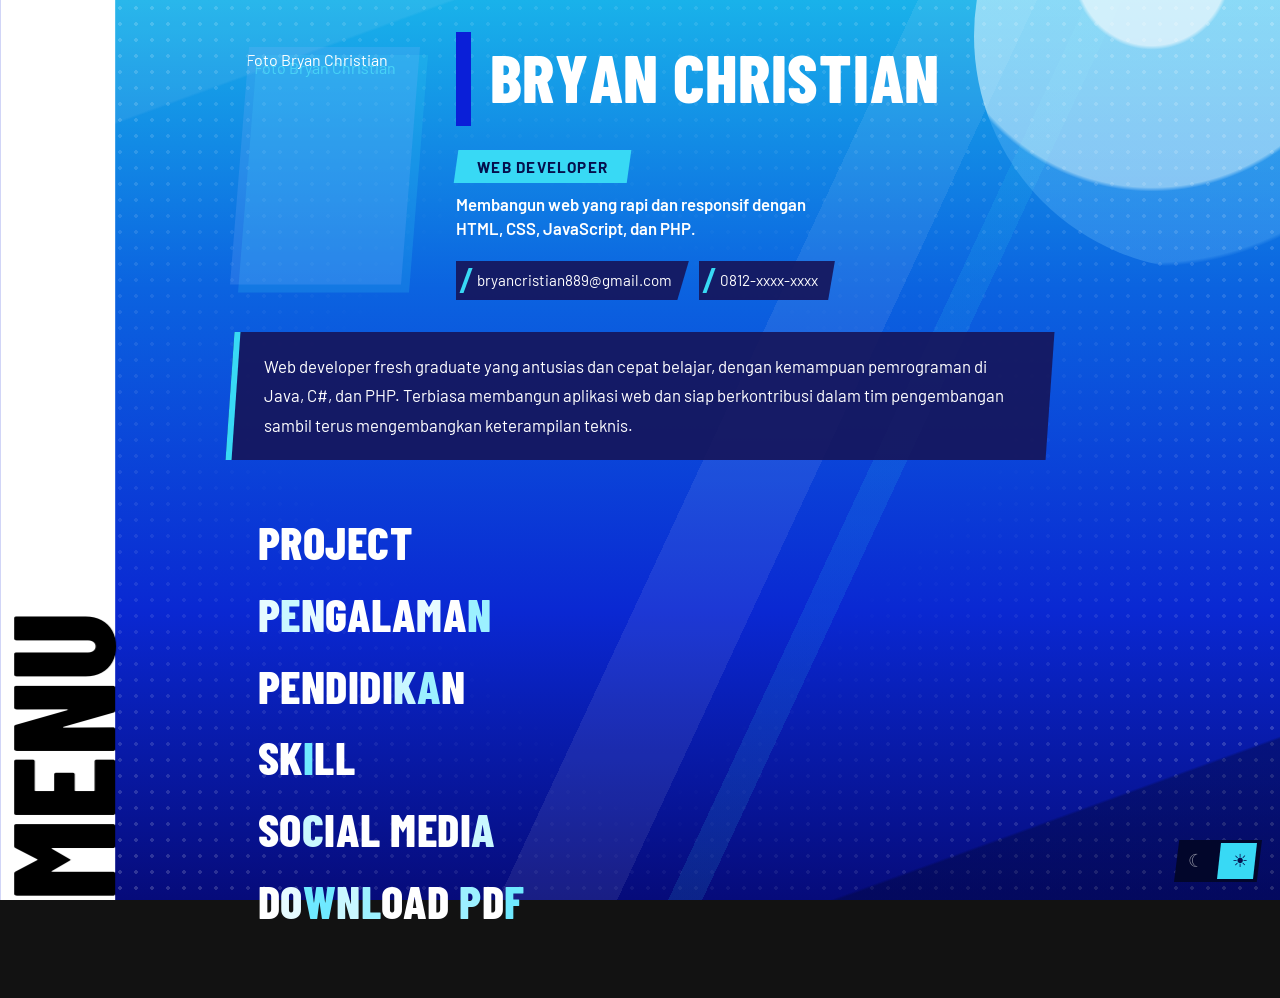
==== index.html @ 3254d703 "refactor: update profile skills and UI - Add proficiency numbers to skill items - Refactor and polis" ====
<!DOCTYPE html>
<html lang="id">

<head>
    <meta charset="UTF-8">
    <meta name="viewport" content="width=device-width, initial-scale=1">
    <title>CV - Bryan Christian</title>
    <script>
        /* Tentukan tema sebelum halaman digambar agar tidak berkedip */
        try {
            var t = localStorage.getItem("theme");
            if (t !== "light" && t !== "dark") t = matchMedia("(prefers-color-scheme: light)").matches ? "light" : "dark";
            document.documentElement.dataset.theme = t;
        } catch (e) { document.documentElement.dataset.theme = "dark"; }
    </script>
    <link rel="preconnect" href="https://fonts.googleapis.com">
    <link rel="preconnect" href="https://fonts.gstatic.com" crossorigin>
    <link
        href="https://fonts.googleapis.com/css2?family=Barlow+Condensed:wght@600;700;800&family=Barlow:wght@400;500;600&display=swap"
        rel="stylesheet">
    <link rel="stylesheet" href="style.css">
</head>

<body data-section="Menu">
    <div class="bg-dots" aria-hidden="true">
        <div class="bg-dots-move"></div>
    </div>
    <div class="container">

        <div class="header">
            <div class="hero">
                <!-- Ganti foto-placeholder.svg dengan foto Anda, misalnya foto.jpg -->
                <div class="photo-frame">
                    <img src="foto-placeholder.svg" alt="Foto Bryan Christian">
                </div>

                <div class="hero-text">
                    <h1>Bryan Christian</h1>
                    <p class="role">Web Developer</p>
                    <!-- Satu kalimat tegas untuk HRD; ubah sesuai keinginanmu -->
                    <p class="tagline">Membangun web yang rapi dan responsif dengan HTML, CSS, JavaScript, dan PHP.</p>
                    <ul class="contact">
                        <li><a href="mailto:bryancristian889@gmail.com">bryancristian889@gmail.com</a></li>
                        <li><a href="tel:0812xxxxxxxx">0812-xxxx-xxxx</a></li>
                    </ul>
                </div>
            </div>

            <p class="summary">
                Web developer fresh graduate yang antusias dan cepat belajar, dengan
                kemampuan pemrograman di Java, C#, dan PHP. Terbiasa membangun aplikasi
                web dan siap berkontribusi dalam tim pengembangan sambil terus
                mengembangkan keterampilan teknis.
            </p>
        </div>

        <!-- MENU UTAMA -->
        <div class="main-menu" id="main-menu">
            <button class="menu-button" data-target="proyek">Project</button>
            <button class="menu-button" data-target="pengalaman">Pengalaman</button>
            <button class="menu-button" data-target="pendidikan">Pendidikan</button>
            <button class="menu-button" data-target="skill">Skill</button>
            <button class="menu-button" data-target="social">Social Media</button>

            <!--
                CARA MENAMBAHKAN PDF:
                1. Simpan CV Anda dalam bentuk PDF, lalu taruh di folder yang sama dengan index.html.
                2. Ganti "cv-bryan-christian.pdf" di bawah dengan nama file PDF Anda (harus sama persis,
                   termasuk huruf besar-kecil dan .pdf).
                3. Ganti data-download-name kalau ingin mengubah nama file saat diunduh pengunjung.
                Kalau PDF ada di subfolder, tulis path-nya, misalnya "pdf/cv-bryan-christian.pdf".
            -->
            <button class="menu-button" data-download="cv-bryan-christian.pdf"
                data-download-name="cv-bryan-christian.pdf">Download PDF</button>
        </div>

        <!-- ISI SETIAP MENU (tersembunyi sampai dipilih) -->
        <div class="panel" id="proyek" hidden>
            <button class="back-button"><span class="label">&larr; Kembali</span></button>
            <h2>Project</h2>
            <div class="panel-body project-body">
                <!-- Tiap kartu = link. TODO: ganti href dengan link GitHub masing-masing project. -->
                <section class="project-group">
                    <h3 class="project-cat">HTML</h3>
                    <ul class="project-list">
                        <li><button class="project-thumb" type="button" data-title="Menu UI/UX Persona 5 &amp; 3"
                                aria-label="Perbesar tangkapan layar: Menu UI/UX Persona 5 & 3">
                                <img src="img/projects/menu-ui.webp" alt="" width="640" height="360" loading="lazy"
                                    decoding="async"
                                    onerror="this.onerror=null;this.src='img/projects/placeholder.svg'">
                                <span class="project-thumb-hint" aria-hidden="true">Lihat</span>
                            </button>
                            <a class="project-card" href="https://github.com/bayemch" target="_blank"
                                rel="noopener noreferrer">
                                <span class="project-info"><strong>Menu UI/UX Persona 5 &amp; 3</strong><span
                                        class="project-desc">Antarmuka menu bergaya game Persona 5 dan Persona
                                        3.</span></span>
                                <span class="project-tags">HTML &middot; CSS</span><span class="project-go"
                                    aria-hidden="true">&#9654;</span></a>
                        </li>
                        <li><button class="project-thumb" type="button" data-title="Login Portal Kampus"
                                aria-label="Perbesar tangkapan layar: Login Portal Kampus">
                                <img src="img/projects/login-portal.webp" alt="" width="640" height="360" loading="lazy"
                                    decoding="async"
                                    onerror="this.onerror=null;this.src='img/projects/placeholder.svg'">
                                <span class="project-thumb-hint" aria-hidden="true">Lihat</span>
                            </button>
                            <a class="project-card" href="https://github.com/bayemch" target="_blank"
                                rel="noopener noreferrer">
                                <span class="project-info"><strong>Login Portal Kampus</strong><span
                                        class="project-desc">Tampilan halaman login portal kampus.</span></span>
                                <span class="project-tags">HTML &middot; CSS</span><span class="project-go"
                                    aria-hidden="true">&#9654;</span></a>
                        </li>
                        <li><button class="project-thumb" type="button" data-title="Dashboard Portal Kampus"
                                aria-label="Perbesar tangkapan layar: Dashboard Portal Kampus">
                                <img src="img/projects/dashboard.webp" alt="" width="640" height="360" loading="lazy"
                                    decoding="async"
                                    onerror="this.onerror=null;this.src='img/projects/placeholder.svg'">
                                <span class="project-thumb-hint" aria-hidden="true">Lihat</span>
                            </button>
                            <a class="project-card" href="https://github.com/bayemch" target="_blank"
                                rel="noopener noreferrer">
                                <span class="project-info"><strong>Dashboard Portal Kampus</strong><span
                                        class="project-desc">Seluruh halaman dashboard yang dibutuhkan
                                        portal.</span></span>
                                <span class="project-tags">HTML &middot; CSS</span><span class="project-go"
                                    aria-hidden="true">&#9654;</span></a>
                        </li>
                    </ul>
                </section>
                <section class="project-group">
                    <h3 class="project-cat">JavaScript</h3>
                    <ul class="project-list">
                        <li><button class="project-thumb" type="button" data-title="Kalkulator Web"
                                aria-label="Perbesar tangkapan layar: Kalkulator Web">
                                <img src="img/projects/kalkulator.webp" alt="" width="640" height="360" loading="lazy"
                                    decoding="async"
                                    onerror="this.onerror=null;this.src='img/projects/placeholder.svg'">
                                <span class="project-thumb-hint" aria-hidden="true">Lihat</span>
                            </button>
                            <a class="project-card" href="https://github.com/bayemch" target="_blank"
                                rel="noopener noreferrer">
                                <span class="project-info"><strong>Kalkulator Web</strong><span
                                        class="project-desc">Kalkulator berbasis web dengan banyak fungsi.</span></span>
                                <span class="project-tags">JavaScript</span><span class="project-go"
                                    aria-hidden="true">&#9654;</span></a>
                        </li>
                        <li><button class="project-thumb" type="button" data-title="To-Do List Web"
                                aria-label="Perbesar tangkapan layar: To-Do List Web">
                                <img src="img/projects/todo.webp" alt="" width="640" height="360" loading="lazy"
                                    decoding="async"
                                    onerror="this.onerror=null;this.src='img/projects/placeholder.svg'">
                                <span class="project-thumb-hint" aria-hidden="true">Lihat</span>
                            </button>
                            <a class="project-card" href="https://github.com/bayemch" target="_blank"
                                rel="noopener noreferrer">
                                <span class="project-info"><strong>To-Do List Web</strong><span
                                        class="project-desc">Daftar tugas berbasis web.</span></span>
                                <span class="project-tags">JavaScript</span><span class="project-go"
                                    aria-hidden="true">&#9654;</span></a>
                        </li>
                        <li><button class="project-thumb" type="button" data-title="Aplikasi Cuaca"
                                aria-label="Perbesar tangkapan layar: Aplikasi Cuaca">
                                <img src="img/projects/cuaca.webp" alt="" width="640" height="360" loading="lazy"
                                    decoding="async"
                                    onerror="this.onerror=null;this.src='img/projects/placeholder.svg'">
                                <span class="project-thumb-hint" aria-hidden="true">Lihat</span>
                            </button>
                            <a class="project-card" href="https://github.com/bayemch" target="_blank"
                                rel="noopener noreferrer">
                                <span class="project-info"><strong>Aplikasi Cuaca</strong><span
                                        class="project-desc">Website cuaca yang memakai API.</span></span>
                                <span class="project-tags">JavaScript &middot; API</span><span class="project-go"
                                    aria-hidden="true">&#9654;</span></a>
                        </li>
                    </ul>
                </section>
            </div>
        </div>

        <div class="panel" id="pengalaman" hidden>
            <button class="back-button"><span class="label">&larr; Kembali</span></button>
            <h2>Pengalaman</h2>
            <div class="panel-body">
                <div class="entry">
                    <h3>Praktik Kerja Lapangan (PKL)</h3>
                    <p class="meta">ABYS NET | 2022</p> <!-- TODO: isi perusahaan dan tahun asli -->
                    <ul>
                        <li>Membantu pengelolaan jaringan dan perangkat komputer kantor.</li>
                    </ul>
                </div>
            </div>
        </div>

        <div class="panel" id="pendidikan" hidden>
            <button class="back-button"><span class="label">&larr; Kembali</span></button>
            <h2>Pendidikan</h2>
            <div class="panel-body edu-body">
                <div class="edu-cards">

                    <div class="edu-card" role="button" tabindex="0" aria-pressed="false"
                        aria-label="Kartu pendidikan D4 TRPL, tekan untuk membalik">
                        <div class="edu-inner">
                            <div class="edu-face edu-front">
                                <div class="edu-logo">
                                    <img src="img/LogoPrisain.webp" alt="Logo Prisain" width="480" height="468"
                                        loading="lazy" decoding="async">
                                </div>
                                <span class="edu-hint">Klik untuk membalik</span>
                            </div>
                            <div class="edu-face edu-back">
                                <h3>D4 Teknologi Rekayasa Perangkat Lunak (TRPL)</h3>
                                <p class="meta">Prisain | 20XX - 20XX</p>
                                <!-- <p>Tambahkan penjelasan lain di sini, misalnya fokus studi atau tugas akhir.</p> -->
                                <span class="edu-hint">Klik untuk kembali</span>
                            </div>
                        </div>
                    </div>

                    <div class="edu-card" role="button" tabindex="0" aria-pressed="false"
                        aria-label="Kartu pendidikan SMK Rosma, tekan untuk membalik">
                        <div class="edu-inner">
                            <div class="edu-face edu-front">
                                <div class="edu-logo">
                                    <img src="img/LogoRosma.webp" alt="Logo SMK Rosma Karawang" width="480" height="475"
                                        loading="lazy" decoding="async">
                                </div>
                                <span class="edu-hint">Klik untuk membalik</span>
                            </div>
                            <div class="edu-face edu-back">
                                <h3>SMK Rosma Karawang, Teknik Komputer dan Jaringan (TKJ)</h3>
                                <p class="meta">2022 - 2025</p>
                                <span class="edu-hint">Klik untuk kembali</span>
                            </div>
                        </div>
                    </div>

                </div>
            </div>
        </div>

        <div class="panel" id="skill" hidden>
            <button class="back-button"><span class="label">&larr; Kembali</span></button>
            <h2>Skill</h2>
            <div class="panel-body">
                <!-- Ubah angka data-level (1-10) dan teks 7/10 sesuai kemampuanmu. Level 10 mendapat label MAX. -->
                <ul class="skill-list">
                    <li class="skill-row" data-level="8"><span class="skill-name">HTML</span><span
                            class="skill-level">8/10</span></li>
                    <li class="skill-row" data-level="7"><span class="skill-name">CSS</span><span
                            class="skill-level">7/10</span></li>
                    <li class="skill-row" data-level="7"><span class="skill-name">JavaScript</span><span
                            class="skill-level">7/10</span></li>
                    <li class="skill-row" data-level="6"><span class="skill-name">PHP</span><span
                            class="skill-level">6/10</span></li>
                    <li class="skill-row" data-level="5"><span class="skill-name">Java</span><span
                            class="skill-level">5/10</span></li>
                    <li class="skill-row" data-level="5"><span class="skill-name">C#</span><span
                            class="skill-level">5/10</span></li>
                </ul>
                <!-- Skala level: sesuaikan angka data-level di atas dengan jujur -->
                <p class="skill-legend">
                    <span>1&ndash;3 <b>Dasar</b></span>
                    <span>4&ndash;6 <b>Menengah</b></span>
                    <span>7&ndash;8 <b>Mahir</b></span>
                    <span>9&ndash;10 <b>Ahli</b></span>
                </p>
            </div>
        </div>

        <div class="panel" id="social" hidden>
            <button class="back-button"><span class="label">&larr; Kembali</span></button>
            <h2>Social Media</h2>
            <div class="panel-body">
                <!-- TODO: ganti "username" dengan akun aslimu -->
                <ul class="social-list">
                    <li><a class="social-link" href="https://github.com/bayemch" target="_blank"
                            rel="noopener noreferrer" aria-label="GitHub: github.com/bayemch"><span class="badge"
                                aria-hidden="true">GH</span><span><strong>GitHub</strong><span
                                    class="handle">github.com/bayemch</span></span></a></li>
                    <li><a class="social-link" href="https://www.linkedin.com/in/bryan-christian-b1187b368/"
                            target="_blank" rel="noopener noreferrer" aria-label="LinkedIn: Bryan Christian"><span
                                class="badge" aria-hidden="true">IN</span><span><strong>LinkedIn</strong><span
                                    class="handle">linkedin.com/in/bryan-christian-b1187b368</span></span></a></li>
                    <li><a class="social-link" href="https://www.instagram.com/bryan_christian_albertus" target="_blank"
                            rel="noopener noreferrer" aria-label="Instagram: @bryan_christian_albertus"><span
                                class="badge" aria-hidden="true">IG</span><span><strong>Instagram</strong><span
                                    class="handle">@bryan_christian_albertus</span></span></a></li>
                    <li><a class="social-link" href="mailto:bryancristian889@gmail.com" target="_blank"
                            rel="noopener noreferrer" aria-label="Email: bryancristian889@gmail.com"><span class="badge"
                                aria-hidden="true">@</span><span><strong>Email</strong><span
                                    class="handle">bryancristian889@gmail.com</span></span></a></li>
                </ul>
            </div>
        </div>
    </div>

    <button class="theme-toggle" id="theme-toggle" type="button" role="switch" aria-checked="false"
        aria-label="Mode terang">
        <span class="tt-knob" aria-hidden="true"></span>
        <span class="tt-icon tt-moon" aria-hidden="true">&#9790;</span>
        <span class="tt-icon tt-sun" aria-hidden="true">&#9728;&#xFE0E;</span>
    </button>

    <dialog class="lightbox" id="lightbox" aria-label="Pratinjau project">
        <figure>
            <img id="lightbox-img" alt="">
            <figcaption id="lightbox-cap"></figcaption>
        </figure>
        <button type="button" class="lightbox-close">&times; Tutup</button>
    </dialog>

    <script src="script.js" defer></script>
</body>

</html>
---- style.css ----
@font-face {
    font-family: "FontCV";
    src: url("font/Persona5MenuFontPrototype-Regular.ttf") format("truetype");
    font-weight: normal;
    font-style: normal;
    font-display: swap;
}

:root {
    --intro: 0.3s;
    /* jeda sebelum animasi pembuka mulai */
    --menu-delay: 1.3s;
    /* jeda sebelum menu muncul */
    --bg: #0d0d11;
    --surface: #1a1a21;
    --text: #f3f3f5;
    --muted: #b8b8c2;
    --line: #2e2e38;
    --accent: #ff5a5a;
    --accent-text: #000000;
    --font-display: "FontCV", system-ui, sans-serif;
    --font-body: system-ui, -apple-system, "Segoe UI", Roboto, sans-serif;
    --on-hover: #ffffff;
    /* warna teks di atas isian --hover */
    --ink: #000000;
    /* hitam: spanduk, bayangan */
    --paper: #ffffff;
    /* lapisan terang di belakang bentuk menu */
    --alt: #2a2a33;
    /* permukaan sekunder (segmen kosong, hover baris) */
    --dot: rgba(255, 255, 255, 0.5);
    --rib: rgba(217, 45, 45, 0.16);
    --rib2: rgba(255, 255, 255, 0.05);
    --rib-strong: rgba(217, 45, 45, 0.3);
    --card-a: #26262f;
    --card-b: #121217;
    --hover: #d92d2d;
    --shape: #9e1520;
    color-scheme: dark;
}

* {
    box-sizing: border-box;
}

body {
    margin: 0;
    background: var(--bg);
    color: var(--text);
    font-family: var(--font-body);
    line-height: 1.6;
}

/* Dekorasi latar: segitiga merah di dua sudut layar */
body::after {
    content: "";
    position: fixed;
    inset: 0;
    z-index: -1;
    pointer-events: none;
    background:
        linear-gradient(225deg, var(--hover) 0 9%, transparent 9.1%),
        linear-gradient(45deg, var(--shape) 0 7%, transparent 7.1%);
}

.container {
    max-width: 860px;
    margin: 0 auto;
    padding: 32px 20px 64px;
}

/* Header ala Persona 5 */
.hero {
    display: flex;
    align-items: center;
    gap: 36px;
}

.hero-text {
    display: flex;
    flex: 1;
    flex-direction: column;
    align-items: flex-start;
    min-width: 0;
}

/* Foto dalam bingkai jajar genjang dengan bayangan merah */
.photo-frame {
    flex: 0 0 auto;
    width: clamp(130px, 22vw, 190px);
    aspect-ratio: 4 / 5;
    filter: drop-shadow(8px 8px 0 var(--hover));
}

.photo-frame img {
    display: block;
    width: 100%;
    height: 100%;
    object-fit: cover;
    background: var(--alt);
    clip-path: polygon(10% 0, 100% 0, 90% 100%, 0 100%);
}

/* Nama di atas spanduk hitam berlapis merah, miring sedikit */
.header h1 {
    position: relative;
    isolation: isolate;
    display: inline-block;
    margin: 0;
    padding: 0.12em 0.65em 0.18em;
    color: #ffffff;
    font-size: clamp(2.2rem, 7vw, 3.6rem);
    line-height: 1.1;
    letter-spacing: 0.01em;
    transform: rotate(-3deg);
    transform-origin: left center;
}

.header h1::before,
.header h1::after {
    content: "";
    position: absolute;
    z-index: -1;
}

.header h1::before {
    inset: -0.06em -0.35em -0.16em;
    z-index: -2;
    background: var(--hover);
    clip-path: polygon(0 14%, 98% 0, 100% 86%, 3% 100%);
    transform: translate(0.1em, 0.09em);
}

.header h1::after {
    inset: 0 -0.28em;
    background: var(--ink);
    clip-path: polygon(3% 0, 100% 9%, 97% 100%, 0 91%);
}

/* Jabatan sebagai label merah miring, teksnya tetap lurus */
.header .role {
    position: relative;
    isolation: isolate;
    display: inline-block;
    margin: 24px 0 0;
    padding: 0.3em 1.4em;
    color: #ffffff;
    font-size: 0.95rem;
    font-weight: 700;
    letter-spacing: 0.08em;
    text-transform: uppercase;
}

.header .role::before {
    content: "";
    position: absolute;
    inset: 0;
    z-index: -1;
    background: var(--hover);
    transform: skewX(-16deg);
}

/* Kontak sebagai tombol kecil yang bisa diklik */
.header .contact {
    display: flex;
    flex-wrap: wrap;
    gap: 10px;
    margin: 20px 0 0;
    padding: 0;
    list-style: none;
    font-size: 0.95rem;
}

.header .contact a {
    position: relative;
    display: inline-block;
    padding: 0.5em 1.1em 0.5em 1.4em;
    background: var(--surface);
    color: var(--text);
    text-decoration: none;
    clip-path: polygon(0 0, 100% 0, 95% 100%, 0 100%);
    transition: background 0.15s ease, color 0.15s ease;
}

.header .contact a::before {
    content: "";
    position: absolute;
    top: 18%;
    bottom: 18%;
    left: 0.5em;
    width: 4px;
    background: var(--hover);
    transform: skewX(-20deg);
    transition: background 0.15s ease;
}

.header .contact a:hover,
.header .contact a:focus-visible {
    background: var(--hover);
    color: var(--on-hover);
    outline: none;
}

.header .contact a:hover::before,
.header .contact a:focus-visible::before {
    background: var(--paper);
}

/* Ringkasan: kotak miring, tapi teksnya lurus agar nyaman dibaca */
.header .summary {
    position: relative;
    isolation: isolate;
    margin: 32px 0 0;
    padding: 20px 26px 20px 34px;
    color: var(--text);
    font-size: 1.05rem;
    line-height: 1.75;
    text-align: left;
}

.header .summary::before {
    content: "";
    position: absolute;
    inset: 0;
    z-index: -1;
    background: var(--surface);
    border-left: 6px solid var(--hover);
    transform: skewX(-4deg);
}

/* Menu utama ala game */
.main-menu {
    display: flex;
    flex-direction: column;
    gap: 8px;
    max-width: 640px;
    margin: 48px auto 0;
}

.main-menu[hidden],
.panel[hidden] {
    display: none;
}

.menu-button {
    position: relative;
    isolation: isolate;
    align-self: center;
    padding: 10px 64px;
    background: none;
    color: var(--text);
    border: none;
    border-radius: 0;
    font: inherit;
    font-size: 2.4rem;
    font-weight: 600;
    line-height: 1.2;
    text-align: center;
    cursor: pointer;
    transition: color 0.15s ease;
}

/* Bentuk jajar genjang abstrak ala Persona 5 (muncul saat hover) */
.menu-button::before {
    content: "";
    position: absolute;
    inset: 2px -14px;
    z-index: -1;
    background: var(--shape);
    clip-path: polygon(3% 8%, 100% 0, 97% 92%, 0 100%);
    transform: scaleX(0);
    transform-origin: left center;
    transition: transform 0.2s cubic-bezier(0.2, 0.8, 0.2, 1);
}

/* Tiap menu punya bentuk sedikit berbeda supaya terasa abstrak */
.menu-button:nth-child(3n+2)::before {
    clip-path: polygon(0 0, 97% 10%, 100% 100%, 4% 90%);
}

.menu-button:nth-child(3n)::before {
    clip-path: polygon(4% 0, 100% 12%, 96% 100%, 0 88%);
}

.menu-button:nth-child(3n+4)::before {
    clip-path: polygon(0 6%, 98% 0, 100% 94%, 3% 100%);
}

.menu-button:hover::before,
.menu-button:focus-visible::before {
    transform: scaleX(1);
}

.menu-button:hover,
.menu-button:focus-visible {
    filter: drop-shadow(6px 6px 0 var(--ink));
}

/* Lapisan putih di belakang bentuk merah (elemen .layer dibuat oleh JavaScript) */
.menu-button .layer {
    position: absolute;
    inset: 2px -14px;
    z-index: -2;
    background: var(--paper);
    clip-path: polygon(2% 0, 98% 10%, 100% 96%, 0 88%);
    transform: translate(-7px, -6px) scaleX(0);
    transform-origin: left center;
    transition: transform 0.24s cubic-bezier(0.2, 0.8, 0.2, 1) 0.04s;
}

.menu-button:hover .layer,
.menu-button:focus-visible .layer {
    transform: translate(-7px, -6px) scaleX(1);
}

/* Teks menu: miring sedikit saat hover */
.menu-button .label {
    display: inline-block;
    transition: transform 0.2s ease;
}

.menu-button:hover .label,
.menu-button:focus-visible .label {
    transform: skewX(-8deg) rotate(-1deg);
}

/* Huruf dengan warna merah gelap acak (warna diatur JavaScript lewat --c) */
.menu-button .ch {
    color: var(--c, inherit);
    transition: color 0.15s ease;
}

.menu-button:hover .ch,
.menu-button:focus-visible .ch {
    color: #ffffff;
}

/* Segitiga penanda: muncul di sisi kanan teks, menghadap ke kiri */
.menu-button::after {
    content: "";
    position: absolute;
    top: 50%;
    right: 12px;
    width: 0;
    height: 0;
    border-top: 14px solid transparent;
    border-bottom: 14px solid transparent;
    border-right: 22px solid #ffffff;
    transform: translate(12px, -50%);
    opacity: 0;
    transition: opacity 0.15s ease, transform 0.15s ease;
}

.menu-button:hover,
.menu-button:focus-visible {
    color: #ffffff;
}

.menu-button:hover::after,
.menu-button:focus-visible::after {
    opacity: 1;
    transform: translate(0, -50%);
}

.menu-button:focus-visible,
.back-button:focus-visible {
    outline: 3px solid var(--accent);
    outline-offset: 3px;
}

/* Isi menu */
.panel {
    margin-top: 32px;
}

.panel h2 {
    margin: 24px 0 18px;
    font-size: clamp(2.2rem, 7vw, 3.4rem);
    line-height: 1.1;
}

.back-button {
    position: relative;
    isolation: isolate;
    padding: 10px 30px;
    margin-left: -30px;
    background: none;
    color: var(--accent);
    border: none;
    border-radius: 0;
    font: inherit;
    font-size: 1.6rem;
    font-weight: 600;
    line-height: 1.2;
    cursor: pointer;
    transition: color 0.15s ease;
}

/* Bentuk merah ala menu utama, muncul saat hover */
.back-button::before {
    content: "";
    position: absolute;
    inset: 2px -8px;
    z-index: -1;
    background: var(--shape);
    clip-path: polygon(3% 8%, 100% 0, 97% 92%, 0 100%);
    transform: scaleX(0);
    transform-origin: left center;
    transition: transform 0.2s cubic-bezier(0.2, 0.8, 0.2, 1);
}

/* Lapisan putih di belakang bentuk merah */
.back-button::after {
    content: "";
    position: absolute;
    inset: 2px -8px;
    z-index: -2;
    background: var(--paper);
    clip-path: polygon(2% 0, 98% 10%, 100% 96%, 0 88%);
    transform: translate(-6px, -5px) scaleX(0);
    transform-origin: left center;
    transition: transform 0.24s cubic-bezier(0.2, 0.8, 0.2, 1) 0.04s;
}

.back-button .label {
    display: inline-block;
    transition: transform 0.2s ease;
}

.back-button:hover,
.back-button:focus-visible {
    color: #ffffff;
    filter: drop-shadow(5px 5px 0 var(--ink));
}

.back-button:hover::before,
.back-button:focus-visible::before {
    transform: scaleX(1);
}

.back-button:hover::after,
.back-button:focus-visible::after {
    transform: translate(-6px, -5px) scaleX(1);
}

.back-button:hover .label,
.back-button:focus-visible .label {
    transform: skewX(-8deg) rotate(-1deg);
}

.panel-body {
    padding: 24px;
    background: var(--surface);
    border: none;
    border-radius: 10px;
    font-size: 1.08rem;
}

.entry+.entry {
    margin-top: 18px;
}

.entry h3 {
    margin: 0;
    font-size: 1.2rem;
}

.entry .meta {
    margin: 2px 0 6px;
    color: var(--muted);
    font-size: 1rem;
}

.entry ul {
    margin: 6px 0 0;
    padding-left: 20px;
}

.panel-body>p {
    margin: 0;
}

.skill-list {
    display: flex;
    flex-direction: column;
    gap: 10px;
    margin: 0;
    padding: 0;
    list-style: none;
}

.skill-list li {
    padding: 14px 18px;
    background: var(--bg);
    border: none;
    border-radius: 8px;
    font-size: 1.1rem;
    transition: background 0.15s ease, color 0.15s ease;
}

.skill-list li:hover {
    background: var(--hover);
    color: var(--on-hover);
}

/* Cetak/PDF: tampilkan semua isi, sembunyikan tombol */
@media print {

    .main-menu,
    .back-button {
        display: none !important;
    }

    .panel[hidden] {
        display: block !important;
    }
}

/* Font khusus: nama, menu utama, judul panel.
   Ditaruh paling bawah agar tidak tertimpa "font: inherit" pada tombol. */
.header h1,
.menu-button,
.back-button,
.panel h2 {
    font-family: var(--font-display);
}

/* ===== Transisi layar ala Persona 5 (strip diagonal menyapu layar) ===== */
.transition {
    position: fixed;
    inset: 0;
    z-index: 1000;
    overflow: hidden;
    pointer-events: none;
    visibility: hidden;
}

.transition.active {
    visibility: visible;
}

/* Lapisan berisi strip; sedikit lebih besar dari layar agar getaran tidak membuka tepi */
.transition .stage {
    position: absolute;
    inset: -24px;
}

.transition.shake .stage {
    animation: stage-shake 0.3s linear;
}

@keyframes stage-shake {
    0% {
        transform: translate(0, 0);
    }

    15% {
        transform: translate(-10px, 6px);
    }

    30% {
        transform: translate(8px, -6px);
    }

    45% {
        transform: translate(-6px, 4px);
    }

    60% {
        transform: translate(4px, -3px);
    }

    80% {
        transform: translate(-2px, 1px);
    }

    100% {
        transform: translate(0, 0);
    }
}

/* Tulisan besar di tengah saat layar tertutup */
.transition .title {
    position: absolute;
    inset: 0;
    display: flex;
    align-items: center;
    justify-content: center;
    padding: 0 5vw;
    visibility: hidden;
}

.transition .title.show,
.transition .title.leave {
    visibility: visible;
}

.title-text {
    position: relative;
    isolation: isolate;
    display: inline-block;
    max-width: 100%;
    padding: 0.15em 0.7em 0.2em;
    color: #ffffff;
    font-family: var(--font-display);
    font-size: clamp(2.4rem, 10vw, 7rem);
    font-weight: 700;
    line-height: 1.1;
    text-align: center;
    text-transform: uppercase;
    text-shadow: 0.05em 0.05em 0 var(--hover);
    transform: rotate(-4deg);
}

/* Lapisan merah dan hitam di belakang tulisan */
.title-text::before,
.title-text::after {
    content: "";
    position: absolute;
    z-index: -1;
}

.title-text::before {
    inset: -0.05em -0.4em -0.15em;
    background: var(--hover);
    clip-path: polygon(0 12%, 98% 0, 100% 88%, 3% 100%);
    transform: translate(0.12em, 0.1em);
    z-index: -2;
}

.title-text::after {
    inset: 0 -0.3em;
    background: var(--ink);
    clip-path: polygon(3% 0, 100% 10%, 97% 100%, 0 90%);
}

.transition .title.show .title-text {
    animation: title-slam 0.3s cubic-bezier(0.2, 1.3, 0.4, 1) both;
}

.transition .title.leave .title-text {
    animation: title-out 0.2s ease-in both;
}

@keyframes title-slam {
    from {
        opacity: 0;
        transform: rotate(-12deg) scale(2.4);
    }

    to {
        opacity: 1;
        transform: rotate(-4deg) scale(1);
    }
}

@keyframes title-out {
    from {
        opacity: 1;
        transform: rotate(-4deg) scale(1);
    }

    to {
        opacity: 0;
        transform: rotate(-2deg) scale(1.3);
    }
}

/* Tiap strip memenuhi layar, tapi hanya bagian jajar genjangnya yang terlihat.
   --a = posisi kiri strip, --c = warna, --i = nomor urut (diisi JavaScript). */
.transition .bar {
    position: absolute;
    inset: 0;
    background: var(--c);
    clip-path: polygon(calc(var(--a) + 18%) 0,
            calc(var(--a) + 58%) 0,
            calc(var(--a) + 22%) 100%,
            calc(var(--a) - 18%) 100%);
    transform: translateX(-150%);
}

/* Masuk: strip menutup layar (maju = dari kiri, kembali = dari kanan) */
.transition.in .bar {
    animation: bar-in-ltr var(--dur) cubic-bezier(0.7, 0, 0.3, 1) both;
    animation-delay: calc(var(--i) * var(--step));
}

.transition.in.reverse .bar {
    animation-name: bar-in-rtl;
    animation-delay: calc((var(--n) - 1 - var(--i)) * var(--step));
}

/* Keluar: strip pergi dan membuka isi baru */
.transition.out .bar {
    animation: bar-out-ltr var(--dur) cubic-bezier(0.7, 0, 0.3, 1) both;
    animation-delay: calc(var(--i) * var(--step));
}

.transition.out.reverse .bar {
    animation-name: bar-out-rtl;
    animation-delay: calc((var(--n) - 1 - var(--i)) * var(--step));
}

@keyframes bar-in-ltr {
    from {
        transform: translateX(-150%);
    }

    to {
        transform: translateX(0);
    }
}

@keyframes bar-in-rtl {
    from {
        transform: translateX(190%);
    }

    to {
        transform: translateX(0);
    }
}

@keyframes bar-out-ltr {
    from {
        transform: translateX(0);
    }

    to {
        transform: translateX(190%);
    }
}

@keyframes bar-out-rtl {
    from {
        transform: translateX(0);
    }

    to {
        transform: translateX(-150%);
    }
}

@media print {
    .transition {
        display: none !important;
    }
}

/* ===== Isi panel masuk satu per satu ===== */
.panel:not([hidden]) h2 {
    animation: item-in 0.4s ease both;
    animation-delay: 0.2s;
}

.panel:not([hidden]) .entry,
.panel:not([hidden]) .skill-list li,
.panel:not([hidden]) .edu-card {
    animation: item-in 0.45s cubic-bezier(0.2, 0.8, 0.2, 1) both;
    animation-delay: calc(0.3s + var(--k, 0) * 90ms);
}

@keyframes item-in {
    from {
        opacity: 0;
        transform: translateX(-40px);
    }

    to {
        opacity: 1;
        transform: translateX(0);
    }
}

@media (prefers-reduced-motion: reduce) {

    .panel:not([hidden]) h2,
    .panel:not([hidden]) .entry,
    .panel:not([hidden]) .skill-list li,
    .panel:not([hidden]) .edu-card {
        animation: none;
    }
}

/* ===== Animasi pembuka: teks di awal halaman muncul bergantian ===== */
.header h1 .letter {
    display: inline-block;
    animation: letter-pop 0.45s cubic-bezier(0.2, 1.3, 0.4, 1) both;
    animation-delay: calc(var(--intro) + var(--k, 0) * 35ms);
}

.header .role {
    animation: slide-skew 0.5s cubic-bezier(0.2, 0.8, 0.2, 1) both;
    animation-delay: calc(var(--intro) + 0.5s);
}

.header .contact {
    animation: rise-in 0.5s ease both;
    animation-delay: calc(var(--intro) + 0.65s);
}

.header .summary {
    animation: rise-in 0.6s ease both;
    animation-delay: calc(var(--intro) + 0.8s);
}

/* Menu utama masuk satu per satu (juga saat kembali dari panel) */
.main-menu:not([hidden]) .menu-button {
    animation: slide-skew 0.45s cubic-bezier(0.2, 0.8, 0.2, 1) both;
    animation-delay: calc(var(--menu-delay) + var(--m, 0) * 110ms);
}

@keyframes letter-pop {
    from {
        opacity: 0;
        transform: translateY(-48px) rotate(-14deg) scale(1.7);
    }

    to {
        opacity: 1;
        transform: translateY(0) rotate(0) scale(1);
    }
}

@keyframes slide-skew {
    from {
        opacity: 0;
        transform: translateX(-80px) skewX(-14deg);
    }

    to {
        opacity: 1;
        transform: translateX(0) skewX(0);
    }
}

@keyframes rise-in {
    from {
        opacity: 0;
        transform: translateY(18px);
    }

    to {
        opacity: 1;
        transform: translateY(0);
    }
}

@media (prefers-reduced-motion: reduce) {

    .header h1 .letter,
    .header .role,
    .header .contact,
    .header .summary,
    .main-menu:not([hidden]) .menu-button {
        animation: none;
    }
}

/* Foto ikut masuk saat halaman dibuka */
.photo-frame {
    animation: slide-skew 0.55s cubic-bezier(0.2, 0.8, 0.2, 1) both;
    animation-delay: calc(var(--intro) + 0.15s);
}

@media (prefers-reduced-motion: reduce) {
    .photo-frame {
        animation: none;
    }
}

/* Layar kecil: foto di atas, teks ditengah */
@media (max-width: 640px) {
    .hero {
        flex-direction: column;
        gap: 28px;
        text-align: center;
    }

    .hero-text {
        align-items: center;
    }

    .header h1 {
        transform-origin: center;
    }

    .header .contact {
        justify-content: center;
    }

    .menu-button {
        font-size: 2rem;
    }
}

/* Cetak/PDF: kembali ke tampilan terang dan polos agar hemat tinta */
@media print {
    :root {
        --bg: #ffffff;
        --surface: #ffffff;
        --text: #000000;
        --muted: #444444;
        --line: #cccccc;
    }

    body::before,
    body::after,
    .header h1::before,
    .header h1::after,
    .header .role::before,
    .header .summary::before,
    .header .contact a::before {
        display: none;
    }

    .header h1 {
        padding: 0;
        color: #000000;
        transform: none;
    }

    .header .role {
        padding: 0;
        color: #000000;
    }

    .header .summary {
        padding: 0;
    }

    .header .contact a {
        padding: 0;
        background: none;
        clip-path: none;
    }

    .photo-frame {
        filter: none;
    }
}

/* ===== Hover nama: tiap huruf bergerak ke arah berbeda ===== */
.header h1.ready .letter {
    transition: transform 0.22s cubic-bezier(0.3, 1.6, 0.5, 1);
    transition-delay: calc(var(--k, 0) * 8ms);
}

.header h1.ready:hover .letter {
    transform: translate(var(--dx, 0), var(--dy, 0)) rotate(var(--r, 0deg));
}

/* Setelah animasi pembuka selesai, header tidak mengulang animasi saat muncul lagi */
.header.intro-done :is(.letter, .role, .contact, .summary, .photo-frame) {
    animation: none;
}

.header[hidden] {
    display: none;
}

/* ===== Latar ala Persona 5: pita diagonal merah ===== */
html::before {
    content: "";
    position: fixed;
    inset: 0;
    z-index: -1;
    pointer-events: none;
    background:
        linear-gradient(115deg,
            transparent 0 54%,
            var(--rib) 54% 61%,
            transparent 61% 64%,
            var(--rib2) 64% 66%,
            transparent 66%);
}

@media (prefers-reduced-motion: reduce) {
    .header h1.ready .letter {
        transition: none;
    }
}

@media print {
    html::before {
        display: none;
    }

    /* Header tetap dicetak walau sedang disembunyikan di layar */
    .header[hidden] {
        display: block !important;
    }
}

/* ===== Hover ringkasan ala Persona 5: bentuk merah menyapu, lapisan putih dan hitam di belakang ===== */
.header .summary::before {
    transition: filter 0.2s ease;
}

.header .summary::after {
    content: "";
    position: absolute;
    inset: 0;
    z-index: -1;
    background: var(--shape);
    clip-path: polygon(0 0, 100% 5%, 98% 100%, 0 95%);
    transform: skewX(-4deg) scaleX(0);
    transform-origin: left center;
    transition: transform 0.28s cubic-bezier(0.2, 0.8, 0.2, 1);
}

.header .summary:hover::before {
    filter: drop-shadow(-6px -5px 0 var(--paper)) drop-shadow(8px 8px 0 var(--ink));
}

.header .summary:hover::after {
    transform: skewX(-4deg) scaleX(1);
}

@media (prefers-reduced-motion: reduce) {

    .header .summary::before,
    .header .summary::after {
        transition: none;
    }
}

@media print {
    .header .summary::after {
        display: none;
    }
}

/* ===== Kartu pendidikan: klik untuk membalik ===== */
.panel-body.edu-body {
    padding: 8px 0 0;
    background: none;
}

.edu-cards {
    display: flex;
    flex-wrap: wrap;
    justify-content: center;
    gap: 40px;
    padding: 8px 12px 16px;
}

.edu-card {
    position: relative;
    isolation: isolate;
    width: min(100%, 290px);
    aspect-ratio: 3 / 4;
    perspective: 1100px;
    cursor: pointer;
    -webkit-tap-highlight-color: transparent;
}

/* Lapisan merah di belakang kartu, tetap diam saat kartu berbalik */
.edu-card::before {
    content: "";
    position: absolute;
    inset: 0;
    z-index: -1;
    background: var(--hover);
    clip-path: polygon(0 3%, 100% 0, 100% 97%, 0 100%);
    transform: translate(12px, 12px);
    opacity: 0;
    /* tersembunyi, hanya muncul saat di-hover */
    transition:
        opacity 0.5s cubic-bezier(0.4, 0, 0.2, 1),
        background-color 0.5s cubic-bezier(0.4, 0, 0.2, 1);
}

/* Kartu menghadap depan: latar merah muncul saat di-hover */
.edu-card:not(.flipped):hover::before {
    opacity: 1;
}

/* Kartu menghadap belakang (setelah diklik): merah hilang, hover jadi putih */
.edu-card.flipped::before {
    background: var(--paper);
}

.edu-card.flipped:hover::before {
    opacity: 1;
}

.edu-card:focus-visible {
    outline: 3px solid var(--accent);
    outline-offset: 6px;
}

.edu-inner {
    position: relative;
    width: 100%;
    height: 100%;
    transform-style: preserve-3d;
    transition: transform 0.65s cubic-bezier(0.3, 1.2, 0.4, 1);
}

.edu-card:not(.flipped):hover .edu-inner {
    transform: translateY(-6px) rotateY(-6deg);
}

.edu-card.flipped .edu-inner {
    transform: rotateY(180deg);
}

.edu-face {
    position: absolute;
    inset: 0;
    display: flex;
    flex-direction: column;
    -webkit-backface-visibility: hidden;
    backface-visibility: hidden;
    clip-path: polygon(0 3%, 100% 0, 100% 97%, 0 100%);
}

/* Sisi depan: logo di tengah */
.edu-front {
    align-items: center;
    justify-content: center;
    gap: 22px;
    background:
        linear-gradient(115deg,
            transparent 0 58%,
            var(--rib-strong) 58% 70%,
            transparent 70% 73%,
            var(--rib2) 73% 75%,
            transparent 75%),
        linear-gradient(160deg, var(--card-a), var(--card-b));
}

.edu-logo {
    width: 58%;
}

/* Bayangan merah mengikuti bentuk logo itu sendiri, muncul saat kartu di-hover */
.edu-logo img {
    display: block;
    width: 100%;
    height: auto;
    filter: drop-shadow(0 0 0 var(--hover));
    /* warna sudah merah sejak awal, hanya posisinya yang bergeser */
    transition: filter 0.5s cubic-bezier(0.4, 0, 0.2, 1);
}

.edu-card:not(.flipped):hover .edu-logo img {
    filter: drop-shadow(10px 10px 0 var(--hover));
}

/* Sisi belakang: penjelasan */
.edu-back {
    justify-content: center;
    gap: 6px;
    padding: 32px 26px;
    background: var(--shape);
    color: #ffffff;
    text-align: left;
    transform: rotateY(180deg);
}

.edu-back h3 {
    margin: 0;
    font-size: 1.2rem;
    line-height: 1.35;
}

.edu-back .meta {
    margin: 0 0 10px;
    color: rgba(255, 255, 255, 0.85);
}

.edu-back p {
    margin: 0;
}

.edu-hint {
    margin-top: auto;
    padding-top: 12px;
    color: var(--muted);
    font-size: 0.82rem;
    letter-spacing: 0.04em;
    text-transform: uppercase;
}

.edu-front .edu-hint {
    position: absolute;
    bottom: 16px;
    margin: 0;
    padding: 0;
}

.edu-back .edu-hint {
    color: rgba(255, 255, 255, 0.7);
}

@media (prefers-reduced-motion: reduce) {

    .edu-inner,
    .edu-card::before,
    .edu-logo img {
        transition: none;
    }
}

@media print {

    /* Saat dicetak: tampilkan penjelasan saja, tanpa kartu */
    .edu-card {
        width: 100%;
        aspect-ratio: auto;
        perspective: none;
    }

    .edu-card::before,
    .edu-front,
    .edu-hint {
        display: none;
    }

    .edu-inner {
        transform: none !important;
    }

    .edu-back {
        position: static;
        padding: 0 0 12px;
        background: none;
        color: #000000;
        clip-path: none;
        transform: none;
        -webkit-backface-visibility: visible;
        backface-visibility: visible;
    }

    .edu-back .meta {
        color: #444444;
    }
}

/* ===== Latar: titik halftone bergerak ke kiri, looping mulus (geser tepat 1 ubin = 16px) ===== */
.bg-dots {
    position: fixed;
    inset: 0;
    z-index: -1;
    overflow: hidden;
    pointer-events: none;
    -webkit-mask-image:
        linear-gradient(210deg, #000 0%, transparent 38%),
        linear-gradient(135deg, #000 0%, transparent 32%),
        linear-gradient(315deg, #000 0%, transparent 34%),
        linear-gradient(45deg, #000 0%, transparent 34%);
    mask-image:
        linear-gradient(210deg, #000 0%, transparent 38%),
        linear-gradient(135deg, #000 0%, transparent 32%),
        linear-gradient(315deg, #000 0%, transparent 34%),
        linear-gradient(45deg, #000 0%, transparent 34%);
}

.bg-dots-move {
    position: absolute;
    inset: 0 -16px 0 0;
    background: radial-gradient(circle, var(--dot) 1.6px, transparent 1.8px) 0 0 / 16px 16px;
    animation: dots-left 1.6s linear infinite;
    will-change: transform;
}

@keyframes dots-left {
    to {
        transform: translate3d(-16px, 0, 0);
    }
}

/* ===== Skill: bar 10 segmen ala Persona 5 ===== */
.skill-list .skill-row {
    display: grid;
    grid-template-columns: minmax(84px, 150px) 1fr auto;
    align-items: center;
    gap: 16px;
}

.skill-list .skill-row:hover {
    background: var(--alt);
    color: var(--text);
    box-shadow: inset 5px 0 0 var(--hover);
}

.skill-name,
.skill-level,
.social-link strong,
.social-link .badge {
    font-family: var(--font-display);
    font-weight: 400;
}

.skill-name {
    font-size: 1.5rem;
}

.skill-level {
    min-width: 3.2ch;
    color: var(--muted);
    font-size: 1.2rem;
    text-align: right;
}

.skill-bar {
    display: flex;
    gap: 5px;
}

.seg {
    flex: 1;
    height: 20px;
    background: var(--alt);
    clip-path: polygon(22% 0, 100% 0, 78% 100%, 0 100%);
    transition: transform 0.2s ease, filter 0.2s ease;
}

.seg.on {
    background: var(--hover);
}

.seg.tip {
    background: var(--paper);
}

/* Segmen terisi satu per satu; fill-mode "backwards" agar hover tetap bisa mengubah transform */
.panel:not([hidden]) .seg.on {
    animation: seg-fill 0.4s cubic-bezier(0.2, 1.4, 0.4, 1) backwards;
    animation-delay: calc(0.6s + var(--k, 0) * 0.12s + var(--s, 0) * 60ms);
}

@keyframes seg-fill {
    from {
        opacity: 0;
        transform: translateX(-14px) scaleY(0.2);
        filter: brightness(3);
    }

    to {
        opacity: 1;
        transform: none;
        filter: none;
    }
}

/* Hover: segmen melompat bergelombang */
.skill-row:hover .seg.on {
    transform: translateY(-4px);
    filter: drop-shadow(0 4px 0 var(--ink));
    transition-delay: calc(var(--s, 0) * 25ms);
}

.skill-row.max .skill-level {
    padding: 0 0.4em;
    background: var(--hover);
    color: var(--on-hover);
    transform: skewX(-12deg);
}

/* ===== Social media: kartu miring ===== */
.social-list {
    display: grid;
    grid-template-columns: repeat(auto-fit, minmax(230px, 1fr));
    gap: 16px;
    margin: 0;
    padding: 0;
    list-style: none;
}

.social-link {
    display: flex;
    align-items: center;
    gap: 14px;
    padding: 14px 18px;
    background: var(--bg);
    color: var(--text);
    text-decoration: none;
    clip-path: polygon(0 0, 100% 4%, 98% 100%, 2% 96%);
    transition: background 0.15s ease, color 0.15s ease, transform 0.15s ease;
}

.social-link .badge {
    display: grid;
    flex: 0 0 auto;
    place-items: center;
    width: 46px;
    height: 46px;
    background: var(--hover);
    color: var(--on-hover);
    font-size: 1.3rem;
    transform: skewX(-12deg);
    transition: background 0.15s ease, color 0.15s ease;
}

.social-link strong {
    display: block;
    font-size: 1.4rem;
}

.social-link .handle {
    display: block;
    color: var(--muted);
    font-size: 0.88rem;
    overflow-wrap: anywhere;
}

.social-link:hover,
.social-link:focus-visible {
    background: var(--shape);
    color: #ffffff;
    outline: none;
    transform: translateX(6px);
}

.social-link:hover .badge,
.social-link:focus-visible .badge {
    background: var(--paper);
    color: var(--ink);
}

.social-link:hover .handle,
.social-link:focus-visible .handle {
    color: rgba(255, 255, 255, 0.85);
}

.panel:not([hidden]) .social-list li {
    animation: item-in 0.45s cubic-bezier(0.2, 0.8, 0.2, 1) both;
    animation-delay: calc(0.3s + var(--k, 0) * 90ms);
}

@media (max-width: 640px) {
    .menu-button {
        padding: 10px 36px;
        font-size: 1.8rem;
    }

    .skill-list .skill-row {
        grid-template-columns: 1fr auto;
    }

    .skill-bar {
        grid-column: 1 / -1;
        grid-row: 2;
    }
}

@media (prefers-reduced-motion: reduce) {

    .bg-dots-move,
    .panel:not([hidden]) .seg.on,
    .panel:not([hidden]) .social-list li {
        animation: none;
    }

    .seg,
    .social-link {
        transition: none;
    }
}

@media print {
    .bg-dots {
        display: none;
    }
}

/* ===== Project: kartu jajar genjang lebar dan pendek ===== */
.panel-body.project-body {
    padding: 8px 0 0;
    background: none;
}

.project-group+.project-group {
    margin-top: 34px;
}

.project-cat {
    position: relative;
    isolation: isolate;
    display: inline-block;
    margin: 0 0 18px 8px;
    padding: 0.1em 1.2em;
    color: #ffffff;
    font-family: var(--font-display);
    font-size: 1.7rem;
    font-weight: 400;
}

.project-cat::before {
    content: "";
    position: absolute;
    inset: 0;
    z-index: -1;
    background: var(--hover);
    transform: skewX(-16deg);
}

.project-list {
    display: flex;
    flex-direction: column;
    gap: 16px;
    margin: 0;
    padding: 0;
    list-style: none;
}

/* Bayangan hitam ada di <li> karena clip-path pada kartu akan memotongnya */
.project-list li {
    filter: drop-shadow(6px 6px 0 var(--shape));
    transition: filter 0.2s ease, transform 0.2s ease;
}

.project-list li:hover,
.project-list li:focus-within {
    filter: drop-shadow(8px 8px 0 var(--ink));
    transform: translateX(8px);
}

.project-card {
    display: flex;
    align-items: center;
    gap: 18px;
    min-height: 76px;
    padding: 12px 6% 12px 5%;
    background: var(--surface);
    color: var(--text);
    text-decoration: none;
    clip-path: polygon(3% 0, 100% 0, 97% 100%, 0 100%);
    transition: background 0.18s ease, color 0.18s ease;
}

.project-info {
    display: flex;
    flex: 1;
    flex-direction: column;
    min-width: 0;
}

.project-info strong {
    font-family: var(--font-display);
    font-size: 1.45rem;
    font-weight: 400;
    line-height: 1.2;
}

.project-desc {
    color: var(--muted);
    font-size: 0.92rem;
}

.project-tags {
    flex: 0 0 auto;
    padding: 0.2em 1em;
    background: var(--ink);
    color: #ffffff;
    font-size: 0.8rem;
    font-weight: 700;
    letter-spacing: 0.05em;
    text-transform: uppercase;
    transform: skewX(-16deg);
}

.project-go {
    flex: 0 0 auto;
    color: var(--hover);
    font-size: 1.2rem;
    transition: transform 0.18s ease, color 0.18s ease;
}

.project-card:hover,
.project-card:focus-visible {
    background: var(--hover);
    color: var(--on-hover);
    outline: none;
}

.project-card:hover .project-desc,
.project-card:focus-visible .project-desc {
    color: rgba(255, 255, 255, 0.9);
}

.project-card:hover .project-go,
.project-card:focus-visible .project-go {
    color: #ffffff;
    transform: translateX(6px);
}

.panel:not([hidden]) .project-list li {
    animation: item-in 0.45s cubic-bezier(0.2, 0.8, 0.2, 1) both;
    animation-delay: calc(0.3s + var(--k, 0) * 90ms);
}

@media (max-width: 640px) {
    .project-card {
        flex-wrap: wrap;
        gap: 6px 12px;
    }

    .project-tags {
        order: 3;
    }
}

@media (prefers-reduced-motion: reduce) {
    .panel:not([hidden]) .project-list li {
        animation: none;
    }

    .project-list li,
    .project-card,
    .project-go {
        transition: none;
    }
}


/* ===== Semua menu & judul berhuruf kapital ===== */
.menu-button,
.back-button,
.panel h2,
.project-cat,
.skill-name,
.social-link strong,
.project-info strong,
.header .role {
    text-transform: uppercase;
}

/* ===== Mode terang: Persona 3 Reload (referensi: layar judul, menu, dan Load Game) ===== */
:root[data-theme="light"] {
    --font-display: "Barlow Condensed", "Arial Narrow", system-ui, sans-serif;
    --font-body: "Barlow", system-ui, sans-serif;
    --bg: rgba(18, 18, 84, 0.9);
    --surface: rgba(22, 22, 92, 0.92);
    --text: #ffffff;
    --muted: #8fb4ff;
    --line: rgba(143, 180, 255, 0.4);
    --accent: #ffffff;
    --hover: #38d9f5;
    --on-hover: #05104d;
    --shape: #0a1fd8;
    --sel: #2f7bff;
    /* pita menu terpilih: biru lebih muda agar terlihat di latar biru */
    --ink: #02062b;
    --paper: #ffffff;
    --alt: rgba(143, 180, 255, 0.18);
    --dot: rgba(255, 255, 255, 0.22);
    --rib: rgba(255, 255, 255, 0.08);
    --rib2: rgba(56, 217, 245, 0.12);
    --rib-strong: rgba(255, 255, 255, 0.12);
    --card-a: #1a2fb0;
    --card-b: #0a1070;
    --bar-w: 12px;
    color-scheme: dark;
}

/* Latar: dari cyan laut di atas ke biru royal pekat di bawah */
:root[data-theme="light"] body {
    background: linear-gradient(180deg, #19b2ea 0%, #0b63e0 32%, #0a28d2 68%, #060b7a 100%) fixed;
}

/* Sisi kiri: bilah biru royal tipis (layar sempit) */
:root[data-theme="light"] body::before {
    content: "";
    position: fixed;
    top: 0;
    bottom: 0;
    left: 0;
    z-index: 0;
    width: var(--bar-w);
    background: var(--shape);
    box-shadow: none;
    pointer-events: none;
}

:root[data-theme="light"] .container {
    padding-left: calc(var(--bar-w) + 20px);
}

/* Layar lebar: pilar putih selebar teks, dari atas layar ke bawah. Tulisan hitam vertikal di dasarnya
   menunjukkan menu yang sedang dibuka (diatur JavaScript lewat data-section dan --len) */
@media (min-width: 1280px) {
    :root[data-theme="light"] {
        --bar-w: 0px;
        --menu-fs: clamp(90px, 16vh, 170px);
    }

    /* Menu bernama panjang (Social Media) otomatis mengecil agar muat di tinggi layar */
    :root[data-theme="light"] body {
        --fs: min(var(--menu-fs), calc(88vh / (var(--len, 4) * 0.52)));
    }

    :root[data-theme="light"] body::before {
        content: attr(data-section);
        box-sizing: border-box;
        left: 0;
        width: calc(var(--fs) * 0.8);
        background: #ffffff;
        box-shadow: 6px 0 0 var(--shape);
        color: #000000;
        font-family: var(--font-display);
        font-size: var(--fs);
        font-weight: 800;
        line-height: 0.8;
        letter-spacing: 0;
        text-transform: uppercase;
        white-space: nowrap;
        writing-mode: vertical-rl;
        transform: rotate(180deg);
        transition: width 0.3s ease;
    }
}

/* Diagonal tegas pengganti segitiga */
:root[data-theme="light"] body::after {
    background:
        linear-gradient(160deg, rgba(255, 255, 255, 0.07) 0 12%, transparent 12.2%),
        linear-gradient(160deg, transparent 0 88%, rgba(2, 6, 43, 0.35) 88.2%);
}

:root[data-theme="light"] .menu-button,
:root[data-theme="light"] .back-button,
:root[data-theme="light"] .header h1,
:root[data-theme="light"] .panel h2,
:root[data-theme="light"] .project-cat,
:root[data-theme="light"] .skill-name,
:root[data-theme="light"] .skill-level,
:root[data-theme="light"] .social-link strong,
:root[data-theme="light"] .project-info strong {
    font-weight: 800;
}

/* Judul: tegak, tanpa spanduk; balok biru royal di kiri seperti "PRESS ANY BUTTON" */
:root[data-theme="light"] .header h1 {
    padding-left: 0.5em;
    max-width: 100%;
    font-size: clamp(2.4rem, 9vw, 4.2rem);
    letter-spacing: 0.01em;
    text-transform: uppercase;
    transform: none;
}

:root[data-theme="light"] .header h1::before {
    inset: 0 auto 0 0;
    width: 0.22em;
    background: var(--shape);
    clip-path: none;
    transform: none;
    z-index: -1;
}

:root[data-theme="light"] .header h1::after {
    display: none;
}

:root[data-theme="light"] .panel h2 {
    padding-left: 14px;
    border-left: 16px solid var(--shape);
}

:root[data-theme="light"] .header .role::before {
    transform: skewX(-8deg);
}

:root[data-theme="light"] .header .role,
:root[data-theme="light"] .project-cat {
    color: var(--on-hover);
}

:root[data-theme="light"] .header .contact a:hover::before {
    background: var(--shape);
}

:root[data-theme="light"] .title-text {
    text-shadow: 0.05em 0.05em 0 var(--shape);
}

/* Menu utama: teks putih rata kiri; terpilih = pita biru royal selebar baris, huruf hanya garis tepi */
:root[data-theme="light"] .main-menu {
    max-width: none;
    margin-top: 48px;
    gap: 4px;
}

:root[data-theme="light"] .menu-button {
    align-self: stretch;
    padding: 6px 80px 6px 28px;
    letter-spacing: 0.01em;
    font-size: 2.9rem;
    text-align: left;
}

:root[data-theme="light"] .menu-button::before {
    inset: 0;
    background: var(--shape);
    clip-path: none;
    transform-origin: left center;
}

:root[data-theme="light"] .menu-button .layer,
:root[data-theme="light"] .menu-button::after {
    display: none;
}

:root[data-theme="light"] .menu-button:hover,
:root[data-theme="light"] .menu-button:focus-visible {
    filter: none;
}

:root[data-theme="light"] .menu-button:hover .label,
:root[data-theme="light"] .menu-button:focus-visible .label {
    transform: none;
}

:root[data-theme="light"] .menu-button:hover .ch,
:root[data-theme="light"] .menu-button:focus-visible .ch {
    color: transparent;
    -webkit-text-stroke: 1.5px #ffffff;
}

/* Baris Project/Social ala layar "Load Game": panel navy, segitiga di pojok, terpilih = putih + diagonal biru */
:root[data-theme="light"] .project-list li,
:root[data-theme="light"] .project-list li:hover,
:root[data-theme="light"] .project-list li:focus-within {
    filter: none;
}

:root[data-theme="light"] .project-card,
:root[data-theme="light"] .social-link {
    position: relative;
    clip-path: none;
    background: var(--surface);
}

:root[data-theme="light"] .project-card::before,
:root[data-theme="light"] .social-link::before {
    content: "";
    position: absolute;
    top: 0;
    left: 0;
    border-top: 20px solid #6fa5ff;
    border-right: 20px solid transparent;
}

:root[data-theme="light"] .project-card:hover,
:root[data-theme="light"] .project-card:focus-visible,
:root[data-theme="light"] .social-link:hover,
:root[data-theme="light"] .social-link:focus-visible {
    background: linear-gradient(115deg, #0a5cff 0 24%, #ffffff 24.2%);
    color: var(--on-hover);
    transform: none;
}

:root[data-theme="light"] .project-card:hover .project-desc,
:root[data-theme="light"] .project-card:focus-visible .project-desc,
:root[data-theme="light"] .project-card:hover .project-go,
:root[data-theme="light"] .project-card:focus-visible .project-go,
:root[data-theme="light"] .social-link:hover .handle,
:root[data-theme="light"] .social-link:focus-visible .handle {
    color: #2a3a8a;
}

:root[data-theme="light"] .project-card .project-go {
    color: #6fa5ff;
}

/* ===== Tuas mode terang/gelap (kanan bawah) ===== */
.theme-toggle {
    position: fixed;
    right: calc(18px + env(safe-area-inset-right, 0px));
    bottom: calc(18px + env(safe-area-inset-bottom, 0px));
    z-index: 900;
    display: flex;
    align-items: center;
    width: 88px;
    height: 42px;
    padding: 0;
    border: none;
    background: var(--ink);
    color: #ffffff;
    font-size: 1.1rem;
    cursor: pointer;
    clip-path: polygon(6% 0, 100% 0, 94% 100%, 0 100%);
    transition: background 0.15s ease;
}

.theme-toggle .tt-knob {
    position: absolute;
    top: 3px;
    left: 5px;
    width: 40px;
    height: 36px;
    background: var(--hover);
    clip-path: polygon(10% 0, 100% 0, 90% 100%, 0 100%);
    transition: transform 0.3s cubic-bezier(0.3, 1.4, 0.4, 1);
}

.theme-toggle[aria-checked="true"] .tt-knob {
    transform: translateX(38px);
}

.theme-toggle .tt-icon {
    position: relative;
    z-index: 1;
    flex: 1;
    opacity: 0.55;
    text-align: center;
    transition: opacity 0.2s ease;
}

.theme-toggle[aria-checked="false"] .tt-moon,
.theme-toggle[aria-checked="true"] .tt-sun {
    opacity: 1;
}

.theme-toggle[aria-checked="false"] .tt-moon,
.theme-toggle[aria-checked="true"] .tt-sun {
    color: var(--on-hover);
}

.theme-toggle:focus-visible {
    background: var(--shape);
}

.theme-toggle:focus-visible .tt-knob {
    box-shadow: inset 0 0 0 2px #ffffff;
}

@media (prefers-reduced-motion: reduce) {

    .theme-toggle,
    .theme-toggle .tt-knob,
    .theme-toggle .tt-icon {
        transition: none;
    }
}

@media print {
    .theme-toggle {
        display: none;
    }

    :root[data-theme="light"] body {
        background: #ffffff;
    }

    :root[data-theme="light"] body::before {
        display: none;
    }

    :root,
    :root[data-theme="light"] {
        --bg: #ffffff;
        --surface: #ffffff;
        --text: #000000;
        --muted: #444444;
        --ink: #000000;
    }
}

/* Nama: satu kata tidak boleh terpotong di tengah (memperbaiki "CHRISTI / AN") */
.header h1 .word {
    display: inline-block;
    white-space: nowrap;
}

/* ===== Navigasi cepat antar menu di dalam panel ===== */
.quick-nav {
    display: flex;
    flex-wrap: wrap;
    gap: 8px;
    margin: 14px 0 4px;
}

.quick-link {
    padding: 6px 18px;
    border: none;
    background: var(--ink);
    color: var(--text);
    font-family: var(--font-display);
    font-size: 1.1rem;
    letter-spacing: 0.04em;
    text-transform: uppercase;
    cursor: pointer;
    clip-path: polygon(8% 0, 100% 0, 92% 100%, 0 100%);
    transition: background 0.15s ease, color 0.15s ease, transform 0.15s ease;
}

.quick-link:hover,
.quick-link:focus-visible {
    background: var(--shape);
    color: #ffffff;
    outline: none;
    transform: translateY(-2px);
}

.quick-link[aria-current="page"] {
    background: var(--hover);
    color: var(--on-hover);
}

:root[data-theme="light"] .quick-link {
    font-weight: 800;
}

:root[data-theme="light"] .quick-link:hover,
:root[data-theme="light"] .quick-link:focus-visible {
    background: var(--sel);
}

@media (prefers-reduced-motion: reduce) {
    .quick-link {
        transition: none;
    }
}

@media print {
    .quick-nav {
        display: none;
    }
}

/* ===== Tagline di bawah peran ===== */
.header .tagline {
    max-width: 38ch;
    margin: 10px 0 0;
    font-size: 1.05rem;
    font-weight: 600;
    line-height: 1.4;
}

/* ===== Project: thumbnail + pratinjau layar penuh ===== */
.project-list li {
    display: flex;
    align-items: stretch;
    gap: 6px;
}

.project-card {
    flex: 1;
    min-width: 0;
}

.project-thumb {
    position: relative;
    flex: 0 0 clamp(110px, 22%, 170px);
    padding: 0;
    overflow: hidden;
    border: none;
    background: var(--ink);
    box-shadow: inset 0 0 0 3px var(--text);
    clip-path: polygon(0 0, 100% 0, 92% 100%, 0 100%);
    cursor: zoom-in;
}

.project-thumb img {
    display: block;
    width: 100%;
    height: 100%;
    object-fit: cover;
    transition: transform 0.6s cubic-bezier(0.2, 0.8, 0.2, 1), filter 0.4s ease;
}

.project-thumb-hint {
    position: absolute;
    inset: 0;
    display: grid;
    place-items: center;
    background: rgba(2, 6, 43, 0.55);
    color: #ffffff;
    font-family: var(--font-display);
    font-size: 1.2rem;
    letter-spacing: 0.12em;
    text-transform: uppercase;
    opacity: 0;
    transition: opacity 0.3s ease;
}

.project-list li:hover .project-thumb img,
.project-thumb:focus-visible img {
    transform: scale(1.12);
}

.project-thumb:hover .project-thumb-hint,
.project-thumb:focus-visible .project-thumb-hint {
    opacity: 1;
}

@media (max-width: 640px) {
    .project-list li {
        flex-direction: column;
    }

    .project-thumb {
        flex: none;
        height: 150px;
        clip-path: none;
    }
}

.lightbox {
    max-width: min(92vw, 1100px);
    max-height: 92vh;
    padding: 0;
    overflow: visible;
    border: none;
    background: transparent;
    color: #ffffff;
}

.lightbox::backdrop {
    background: rgba(2, 6, 43, 0.8);
    backdrop-filter: blur(4px);
    opacity: 0;
    transition: opacity 0.3s ease;
}

.lightbox.open::backdrop {
    opacity: 1;
}

.lightbox figure {
    margin: 0;
    opacity: 0;
    transform: translateY(24px) scale(0.92);
    transition: transform 0.4s cubic-bezier(0.2, 0.9, 0.3, 1.1), opacity 0.3s ease;
}

.lightbox.open figure {
    opacity: 1;
    transform: none;
}

.lightbox img {
    display: block;
    width: 100%;
    max-height: 76vh;
    object-fit: contain;
    background: var(--ink);
    border: 4px solid #ffffff;
    box-shadow: 10px 10px 0 var(--shape);
}

.lightbox figcaption {
    margin-top: 16px;
    font-family: var(--font-display);
    font-size: 1.6rem;
    text-transform: uppercase;
}

.lightbox-close {
    position: absolute;
    top: -46px;
    right: 0;
    padding: 6px 18px;
    border: none;
    background: #ffffff;
    color: #000000;
    font-family: var(--font-display);
    font-size: 1.1rem;
    letter-spacing: 0.06em;
    text-transform: uppercase;
    cursor: pointer;
    clip-path: polygon(8% 0, 100% 0, 92% 100%, 0 100%);
}

.lightbox-close:hover,
.lightbox-close:focus-visible {
    background: var(--hover);
    color: var(--on-hover);
    outline: none;
}

/* ===== Legenda level skill ===== */
.skill-legend {
    display: flex;
    flex-wrap: wrap;
    gap: 6px 18px;
    margin: 18px 0 0;
    color: var(--muted);
    font-size: 0.9rem;
}

.skill-legend b {
    color: var(--text);
    font-weight: 700;
}

/* ===== Latar laut (mode terang): bulan berkilau + gelembung naik pelan ===== */
.bg-sea {
    display: none;
}

:root[data-theme="light"] .bg-sea {
    position: fixed;
    inset: 0;
    z-index: -1;
    display: block;
    overflow: hidden;
    pointer-events: none;
}

.sea-moon {
    position: absolute;
    top: -22vmin;
    right: -18vmin;
    width: 52vmin;
    height: 52vmin;
    border-radius: 50%;
    background: radial-gradient(circle at 38% 36%,
            rgba(255, 255, 255, 0.8) 0 18%,
            rgba(214, 244, 255, 0.6) 19% 52%,
            rgba(120, 200, 255, 0.28) 53% 70%,
            transparent 71%);
    animation: moon-glow 7s ease-in-out infinite;
}

@keyframes moon-glow {
    50% {
        opacity: 0.7;
        transform: scale(1.05);
    }
}

.bubble {
    position: absolute;
    bottom: -40px;
    left: var(--x);
    width: var(--s);
    height: var(--s);
    border: 2px solid rgba(255, 255, 255, 0.55);
    border-radius: 50%;
    background: radial-gradient(circle at 30% 30%, rgba(255, 255, 255, 0.5), rgba(255, 255, 255, 0.05) 60%);
    animation: bubble-up var(--d) linear var(--delay) infinite;
    will-change: transform;
}

@keyframes bubble-up {
    0% {
        opacity: 0;
        transform: translate3d(0, 0, 0);
    }

    10% {
        opacity: 0.9;
    }

    90% {
        opacity: 0.7;
    }

    100% {
        opacity: 0;
        transform: translate3d(var(--sway), -115vh, 0);
    }
}

@media (prefers-reduced-motion: reduce) {

    .sea-moon,
    .bubble {
        animation: none;
    }

    .bubble {
        display: none;
    }

    .project-thumb img,
    .project-thumb-hint,
    .lightbox figure,
    .lightbox::backdrop {
        transition: none;
    }
}

@media print {

    .bg-sea,
    .lightbox,
    .project-thumb {
        display: none;
    }
}
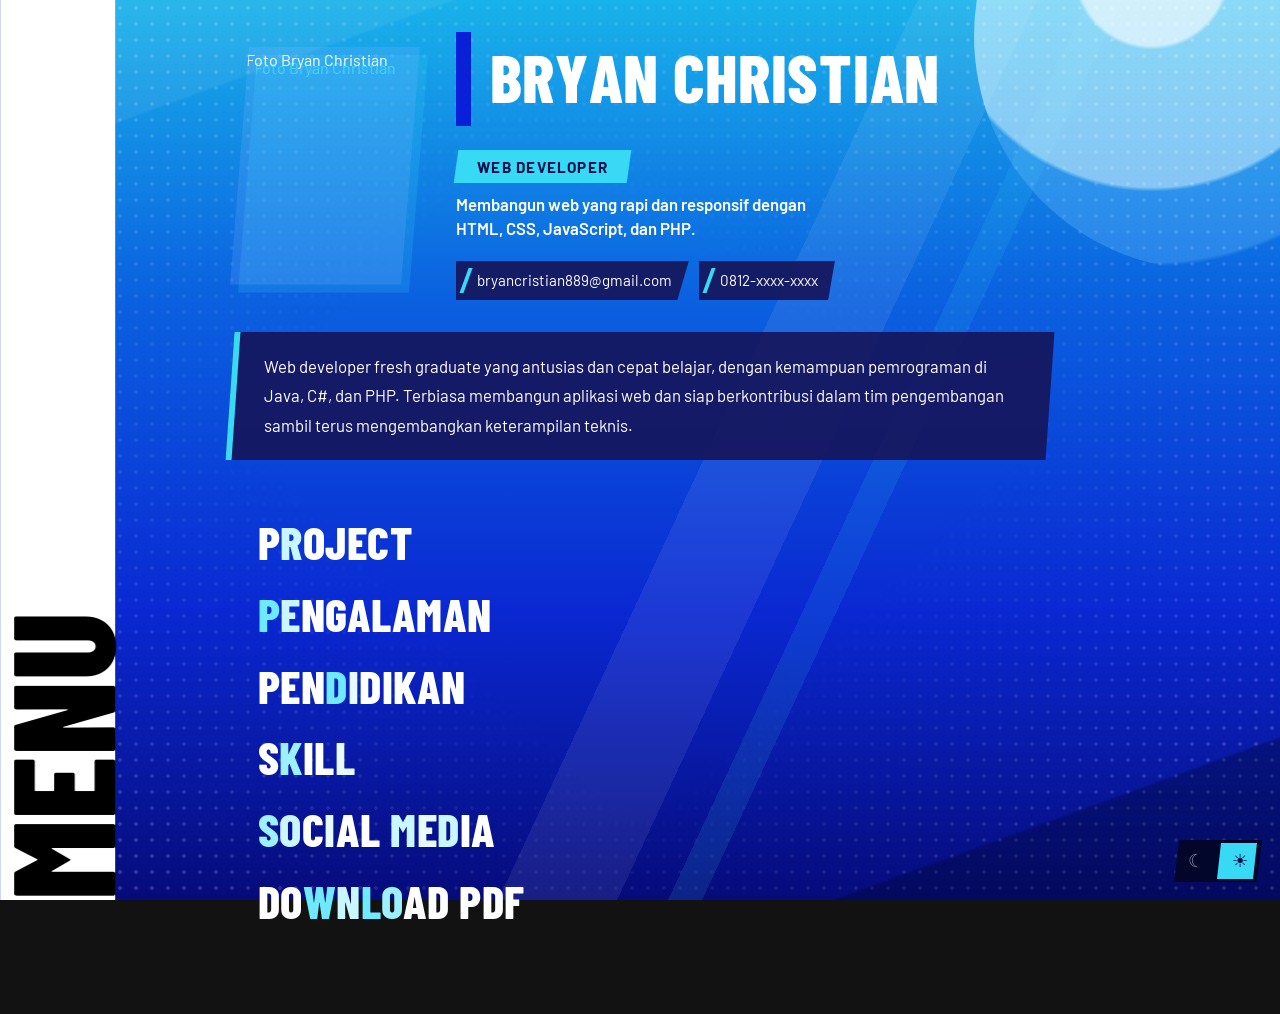
==== commit 90cf4550: "merapihkan ui ketika di device lain dan menambahkan mode demo" ====
--- a/index.html
+++ b/index.html
@@ -79,7 +79,9 @@
             <button class="back-button"><span class="label">&larr; Kembali</span></button>
             <h2>Project</h2>
             <div class="panel-body project-body">
-                <!-- Tiap kartu = link. TODO: ganti href dengan link GitHub masing-masing project. -->
+                <!-- Project HTML: hanya gambar (klik kartu/thumbnail = pratinjau). Project JavaScript: kartu = kode di GitHub, tombol Demo = situs yang bisa langsung dicoba.
+                     Baris hasil (taruh di dalam .project-info, isi hanya fakta yang benar):
+                     <span class="project-result">Responsif sampai 360px</span> -->
                 <section class="project-group">
                     <h3 class="project-cat">HTML</h3>
                     <ul class="project-list">
@@ -90,13 +92,12 @@
                                     onerror="this.onerror=null;this.src='img/projects/placeholder.svg'">
                                 <span class="project-thumb-hint" aria-hidden="true">Lihat</span>
                             </button>
-                            <a class="project-card" href="https://github.com/bayemch" target="_blank"
-                                rel="noopener noreferrer">
+                            <button type="button" class="project-card project-card--shot">
                                 <span class="project-info"><strong>Menu UI/UX Persona 5 &amp; 3</strong><span
                                         class="project-desc">Antarmuka menu bergaya game Persona 5 dan Persona
                                         3.</span></span>
                                 <span class="project-tags">HTML &middot; CSS</span><span class="project-go"
-                                    aria-hidden="true">&#9654;</span></a>
+                                    aria-hidden="true">&#9654;</span></button>
                         </li>
                         <li><button class="project-thumb" type="button" data-title="Login Portal Kampus"
                                 aria-label="Perbesar tangkapan layar: Login Portal Kampus">
@@ -105,12 +106,11 @@
                                     onerror="this.onerror=null;this.src='img/projects/placeholder.svg'">
                                 <span class="project-thumb-hint" aria-hidden="true">Lihat</span>
                             </button>
-                            <a class="project-card" href="https://github.com/bayemch" target="_blank"
-                                rel="noopener noreferrer">
+                            <button type="button" class="project-card project-card--shot">
                                 <span class="project-info"><strong>Login Portal Kampus</strong><span
                                         class="project-desc">Tampilan halaman login portal kampus.</span></span>
                                 <span class="project-tags">HTML &middot; CSS</span><span class="project-go"
-                                    aria-hidden="true">&#9654;</span></a>
+                                    aria-hidden="true">&#9654;</span></button>
                         </li>
                         <li><button class="project-thumb" type="button" data-title="Dashboard Portal Kampus"
                                 aria-label="Perbesar tangkapan layar: Dashboard Portal Kampus">
@@ -119,13 +119,12 @@
                                     onerror="this.onerror=null;this.src='img/projects/placeholder.svg'">
                                 <span class="project-thumb-hint" aria-hidden="true">Lihat</span>
                             </button>
-                            <a class="project-card" href="https://github.com/bayemch" target="_blank"
-                                rel="noopener noreferrer">
+                            <button type="button" class="project-card project-card--shot">
                                 <span class="project-info"><strong>Dashboard Portal Kampus</strong><span
                                         class="project-desc">Seluruh halaman dashboard yang dibutuhkan
                                         portal.</span></span>
                                 <span class="project-tags">HTML &middot; CSS</span><span class="project-go"
-                                    aria-hidden="true">&#9654;</span></a>
+                                    aria-hidden="true">&#9654;</span></button>
                         </li>
                     </ul>
                 </section>
@@ -139,12 +138,14 @@
                                     onerror="this.onerror=null;this.src='img/projects/placeholder.svg'">
                                 <span class="project-thumb-hint" aria-hidden="true">Lihat</span>
                             </button>
-                            <a class="project-card" href="https://github.com/bayemch" target="_blank"
-                                rel="noopener noreferrer">
+                            <a class="project-card" href="https://github.com/bayemch/JavaScript/tree/main/Kalkulator"
+                                title="Lihat kode di GitHub" target="_blank" rel="noopener noreferrer">
                                 <span class="project-info"><strong>Kalkulator Web</strong><span
                                         class="project-desc">Kalkulator berbasis web dengan banyak fungsi.</span></span>
                                 <span class="project-tags">JavaScript</span><span class="project-go"
                                     aria-hidden="true">&#9654;</span></a>
+                            <a class="project-demo" href="https://bayemch.github.io/JavaScript/Kalkulator/"
+                                target="_blank" rel="noopener noreferrer" aria-label="Buka demo Kalkulator Web">Demo</a>
                         </li>
                         <li><button class="project-thumb" type="button" data-title="To-Do List Web"
                                 aria-label="Perbesar tangkapan layar: To-Do List Web">
@@ -153,12 +154,14 @@
                                     onerror="this.onerror=null;this.src='img/projects/placeholder.svg'">
                                 <span class="project-thumb-hint" aria-hidden="true">Lihat</span>
                             </button>
-                            <a class="project-card" href="https://github.com/bayemch" target="_blank"
-                                rel="noopener noreferrer">
+                            <a class="project-card" href="https://github.com/bayemch/JavaScript/tree/main/to-do-list"
+                                title="Lihat kode di GitHub" target="_blank" rel="noopener noreferrer">
                                 <span class="project-info"><strong>To-Do List Web</strong><span
                                         class="project-desc">Daftar tugas berbasis web.</span></span>
                                 <span class="project-tags">JavaScript</span><span class="project-go"
                                     aria-hidden="true">&#9654;</span></a>
+                            <a class="project-demo" href="https://bayemch.github.io/JavaScript/to-do-list/"
+                                target="_blank" rel="noopener noreferrer" aria-label="Buka demo To-Do List Web">Demo</a>
                         </li>
                         <li><button class="project-thumb" type="button" data-title="Aplikasi Cuaca"
                                 aria-label="Perbesar tangkapan layar: Aplikasi Cuaca">
@@ -167,12 +170,14 @@
                                     onerror="this.onerror=null;this.src='img/projects/placeholder.svg'">
                                 <span class="project-thumb-hint" aria-hidden="true">Lihat</span>
                             </button>
-                            <a class="project-card" href="https://github.com/bayemch" target="_blank"
-                                rel="noopener noreferrer">
+                            <a class="project-card" href="https://github.com/bayemch/JavaScript/tree/main/apk-cuaca"
+                                title="Lihat kode di GitHub" target="_blank" rel="noopener noreferrer">
                                 <span class="project-info"><strong>Aplikasi Cuaca</strong><span
                                         class="project-desc">Website cuaca yang memakai API.</span></span>
                                 <span class="project-tags">JavaScript &middot; API</span><span class="project-go"
                                     aria-hidden="true">&#9654;</span></a>
+                            <a class="project-demo" href="https://bayemch.github.io/JavaScript/apk-cuaca/"
+                                target="_blank" rel="noopener noreferrer" aria-label="Buka demo Aplikasi Cuaca">Demo</a>
                         </li>
                     </ul>
                 </section>
--- a/style.css
+++ b/style.css
@@ -20,14 +20,10 @@
     --accent-text: #000000;
     --font-display: "FontCV", system-ui, sans-serif;
     --font-body: system-ui, -apple-system, "Segoe UI", Roboto, sans-serif;
-    --on-hover: #ffffff;
-    /* warna teks di atas isian --hover */
-    --ink: #000000;
-    /* hitam: spanduk, bayangan */
-    --paper: #ffffff;
-    /* lapisan terang di belakang bentuk menu */
-    --alt: #2a2a33;
-    /* permukaan sekunder (segmen kosong, hover baris) */
+    --on-hover: #ffffff;     /* warna teks di atas isian --hover */
+    --ink: #000000;          /* hitam: spanduk, bayangan */
+    --paper: #ffffff;        /* lapisan terang di belakang bentuk menu */
+    --alt: #2a2a33;          /* permukaan sekunder (segmen kosong, hover baris) */
     --dot: rgba(255, 255, 255, 0.5);
     --rib: rgba(217, 45, 45, 0.16);
     --rib2: rgba(255, 255, 255, 0.05);
@@ -1468,14 +1464,8 @@
 }
 
 /* ===== Project: kartu jajar genjang lebar dan pendek ===== */
-.panel-body.project-body {
-    padding: 8px 0 0;
-    background: none;
-}
-
-.project-group+.project-group {
-    margin-top: 34px;
-}
+.panel-body.project-body { padding: 8px 0 0; background: none; }
+.project-group + .project-group { margin-top: 34px; }
 
 .project-cat {
     position: relative;
@@ -1498,26 +1488,12 @@
     transform: skewX(-16deg);
 }
 
-.project-list {
-    display: flex;
-    flex-direction: column;
-    gap: 16px;
-    margin: 0;
-    padding: 0;
-    list-style: none;
-}
+.project-list { display: flex; flex-direction: column; gap: 16px; margin: 0; padding: 0; list-style: none; }
 
 /* Bayangan hitam ada di <li> karena clip-path pada kartu akan memotongnya */
-.project-list li {
-    filter: drop-shadow(6px 6px 0 var(--shape));
-    transition: filter 0.2s ease, transform 0.2s ease;
-}
-
+.project-list li { filter: drop-shadow(6px 6px 0 var(--shape)); transition: filter 0.2s ease, transform 0.2s ease; }
 .project-list li:hover,
-.project-list li:focus-within {
-    filter: drop-shadow(8px 8px 0 var(--ink));
-    transform: translateX(8px);
-}
+.project-list li:focus-within { filter: drop-shadow(8px 8px 0 var(--ink)); transform: translateX(8px); }
 
 .project-card {
     display: flex;
@@ -1532,24 +1508,9 @@
     transition: background 0.18s ease, color 0.18s ease;
 }
 
-.project-info {
-    display: flex;
-    flex: 1;
-    flex-direction: column;
-    min-width: 0;
-}
-
-.project-info strong {
-    font-family: var(--font-display);
-    font-size: 1.45rem;
-    font-weight: 400;
-    line-height: 1.2;
-}
-
-.project-desc {
-    color: var(--muted);
-    font-size: 0.92rem;
-}
+.project-info { display: flex; flex: 1; flex-direction: column; min-width: 0; }
+.project-info strong { font-family: var(--font-display); font-size: 1.45rem; font-weight: 400; line-height: 1.2; }
+.project-desc { color: var(--muted); font-size: 0.92rem; }
 
 .project-tags {
     flex: 0 0 auto;
@@ -1563,30 +1524,14 @@
     transform: skewX(-16deg);
 }
 
-.project-go {
-    flex: 0 0 auto;
-    color: var(--hover);
-    font-size: 1.2rem;
-    transition: transform 0.18s ease, color 0.18s ease;
-}
+.project-go { flex: 0 0 auto; color: var(--hover); font-size: 1.2rem; transition: transform 0.18s ease, color 0.18s ease; }
 
 .project-card:hover,
-.project-card:focus-visible {
-    background: var(--hover);
-    color: var(--on-hover);
-    outline: none;
-}
-
+.project-card:focus-visible { background: var(--hover); color: var(--on-hover); outline: none; }
 .project-card:hover .project-desc,
-.project-card:focus-visible .project-desc {
-    color: rgba(255, 255, 255, 0.9);
-}
-
+.project-card:focus-visible .project-desc { color: rgba(255, 255, 255, 0.9); }
 .project-card:hover .project-go,
-.project-card:focus-visible .project-go {
-    color: #ffffff;
-    transform: translateX(6px);
-}
+.project-card:focus-visible .project-go { color: #ffffff; transform: translateX(6px); }
 
 .panel:not([hidden]) .project-list li {
     animation: item-in 0.45s cubic-bezier(0.2, 0.8, 0.2, 1) both;
@@ -1594,26 +1539,13 @@
 }
 
 @media (max-width: 640px) {
-    .project-card {
-        flex-wrap: wrap;
-        gap: 6px 12px;
-    }
-
-    .project-tags {
-        order: 3;
-    }
+    .project-card { flex-wrap: wrap; gap: 6px 12px; }
+    .project-tags { order: 3; }
 }
 
 @media (prefers-reduced-motion: reduce) {
-    .panel:not([hidden]) .project-list li {
-        animation: none;
-    }
-
-    .project-list li,
-    .project-card,
-    .project-go {
-        transition: none;
-    }
+    .panel:not([hidden]) .project-list li { animation: none; }
+    .project-list li, .project-card, .project-go { transition: none; }
 }
 
 
@@ -1642,8 +1574,7 @@
     --hover: #38d9f5;
     --on-hover: #05104d;
     --shape: #0a1fd8;
-    --sel: #2f7bff;
-    /* pita menu terpilih: biru lebih muda agar terlihat di latar biru */
+    --sel: #2f7bff;          /* pita menu terpilih: biru lebih muda agar terlihat di latar biru */
     --ink: #02062b;
     --paper: #ffffff;
     --alt: rgba(143, 180, 255, 0.18);
@@ -1676,9 +1607,7 @@
     pointer-events: none;
 }
 
-:root[data-theme="light"] .container {
-    padding-left: calc(var(--bar-w) + 20px);
-}
+:root[data-theme="light"] .container { padding-left: calc(var(--bar-w) + 20px); }
 
 /* Layar lebar: pilar putih selebar teks, dari atas layar ke bawah. Tulisan hitam vertikal di dasarnya
    menunjukkan menu yang sedang dibuka (diatur JavaScript lewat data-section dan --len) */
@@ -1729,9 +1658,7 @@
 :root[data-theme="light"] .skill-name,
 :root[data-theme="light"] .skill-level,
 :root[data-theme="light"] .social-link strong,
-:root[data-theme="light"] .project-info strong {
-    font-weight: 800;
-}
+:root[data-theme="light"] .project-info strong { font-weight: 800; }
 
 /* Judul: tegak, tanpa spanduk; balok biru royal di kiri seperti "PRESS ANY BUTTON" */
 :root[data-theme="light"] .header h1 {
@@ -1752,31 +1679,18 @@
     z-index: -1;
 }
 
-:root[data-theme="light"] .header h1::after {
-    display: none;
-}
+:root[data-theme="light"] .header h1::after { display: none; }
 
 :root[data-theme="light"] .panel h2 {
     padding-left: 14px;
     border-left: 16px solid var(--shape);
 }
 
-:root[data-theme="light"] .header .role::before {
-    transform: skewX(-8deg);
-}
-
+:root[data-theme="light"] .header .role::before { transform: skewX(-8deg); }
 :root[data-theme="light"] .header .role,
-:root[data-theme="light"] .project-cat {
-    color: var(--on-hover);
-}
-
-:root[data-theme="light"] .header .contact a:hover::before {
-    background: var(--shape);
-}
-
-:root[data-theme="light"] .title-text {
-    text-shadow: 0.05em 0.05em 0 var(--shape);
-}
+:root[data-theme="light"] .project-cat { color: var(--on-hover); }
+:root[data-theme="light"] .header .contact a:hover::before { background: var(--shape); }
+:root[data-theme="light"] .title-text { text-shadow: 0.05em 0.05em 0 var(--shape); }
 
 /* Menu utama: teks putih rata kiri; terpilih = pita biru royal selebar baris, huruf hanya garis tepi */
 :root[data-theme="light"] .main-menu {
@@ -1801,19 +1715,13 @@
 }
 
 :root[data-theme="light"] .menu-button .layer,
-:root[data-theme="light"] .menu-button::after {
-    display: none;
-}
+:root[data-theme="light"] .menu-button::after { display: none; }
 
 :root[data-theme="light"] .menu-button:hover,
-:root[data-theme="light"] .menu-button:focus-visible {
-    filter: none;
-}
+:root[data-theme="light"] .menu-button:focus-visible { filter: none; }
 
 :root[data-theme="light"] .menu-button:hover .label,
-:root[data-theme="light"] .menu-button:focus-visible .label {
-    transform: none;
-}
+:root[data-theme="light"] .menu-button:focus-visible .label { transform: none; }
 
 :root[data-theme="light"] .menu-button:hover .ch,
 :root[data-theme="light"] .menu-button:focus-visible .ch {
@@ -1824,9 +1732,7 @@
 /* Baris Project/Social ala layar "Load Game": panel navy, segitiga di pojok, terpilih = putih + diagonal biru */
 :root[data-theme="light"] .project-list li,
 :root[data-theme="light"] .project-list li:hover,
-:root[data-theme="light"] .project-list li:focus-within {
-    filter: none;
-}
+:root[data-theme="light"] .project-list li:focus-within { filter: none; }
 
 :root[data-theme="light"] .project-card,
 :root[data-theme="light"] .social-link {
@@ -1859,13 +1765,9 @@
 :root[data-theme="light"] .project-card:hover .project-go,
 :root[data-theme="light"] .project-card:focus-visible .project-go,
 :root[data-theme="light"] .social-link:hover .handle,
-:root[data-theme="light"] .social-link:focus-visible .handle {
-    color: #2a3a8a;
-}
-
-:root[data-theme="light"] .project-card .project-go {
-    color: #6fa5ff;
-}
+:root[data-theme="light"] .social-link:focus-visible .handle { color: #2a3a8a; }
+
+:root[data-theme="light"] .project-card .project-go { color: #6fa5ff; }
 
 /* ===== Tuas mode terang/gelap (kanan bawah) ===== */
 .theme-toggle {
@@ -1898,9 +1800,7 @@
     transition: transform 0.3s cubic-bezier(0.3, 1.4, 0.4, 1);
 }
 
-.theme-toggle[aria-checked="true"] .tt-knob {
-    transform: translateX(38px);
-}
+.theme-toggle[aria-checked="true"] .tt-knob { transform: translateX(38px); }
 
 .theme-toggle .tt-icon {
     position: relative;
@@ -1912,44 +1812,24 @@
 }
 
 .theme-toggle[aria-checked="false"] .tt-moon,
-.theme-toggle[aria-checked="true"] .tt-sun {
-    opacity: 1;
-}
+.theme-toggle[aria-checked="true"] .tt-sun { opacity: 1; }
 
 .theme-toggle[aria-checked="false"] .tt-moon,
-.theme-toggle[aria-checked="true"] .tt-sun {
-    color: var(--on-hover);
-}
-
-.theme-toggle:focus-visible {
-    background: var(--shape);
-}
-
-.theme-toggle:focus-visible .tt-knob {
-    box-shadow: inset 0 0 0 2px #ffffff;
-}
+.theme-toggle[aria-checked="true"] .tt-sun { color: var(--on-hover); }
+
+.theme-toggle:focus-visible { background: var(--shape); }
+.theme-toggle:focus-visible .tt-knob { box-shadow: inset 0 0 0 2px #ffffff; }
 
 @media (prefers-reduced-motion: reduce) {
-
-    .theme-toggle,
-    .theme-toggle .tt-knob,
-    .theme-toggle .tt-icon {
-        transition: none;
-    }
+    .theme-toggle, .theme-toggle .tt-knob, .theme-toggle .tt-icon { transition: none; }
 }
 
 @media print {
-    .theme-toggle {
-        display: none;
-    }
-
-    :root[data-theme="light"] body {
-        background: #ffffff;
-    }
-
-    :root[data-theme="light"] body::before {
-        display: none;
-    }
+    .theme-toggle { display: none; }
+
+    :root[data-theme="light"] body { background: #ffffff; }
+
+    :root[data-theme="light"] body::before { display: none; }
 
     :root,
     :root[data-theme="light"] {
@@ -2002,25 +1882,16 @@
     color: var(--on-hover);
 }
 
-:root[data-theme="light"] .quick-link {
-    font-weight: 800;
-}
-
+:root[data-theme="light"] .quick-link { font-weight: 800; }
 :root[data-theme="light"] .quick-link:hover,
-:root[data-theme="light"] .quick-link:focus-visible {
-    background: var(--sel);
-}
+:root[data-theme="light"] .quick-link:focus-visible { background: var(--sel); }
 
 @media (prefers-reduced-motion: reduce) {
-    .quick-link {
-        transition: none;
-    }
+    .quick-link { transition: none; }
 }
 
 @media print {
-    .quick-nav {
-        display: none;
-    }
+    .quick-nav { display: none; }
 }
 
 /* ===== Tagline di bawah peran ===== */
@@ -2033,16 +1904,8 @@
 }
 
 /* ===== Project: thumbnail + pratinjau layar penuh ===== */
-.project-list li {
-    display: flex;
-    align-items: stretch;
-    gap: 6px;
-}
-
-.project-card {
-    flex: 1;
-    min-width: 0;
-}
+.project-list li { display: flex; align-items: stretch; gap: 6px; }
+.project-card { flex: 1; min-width: 0; }
 
 .project-thumb {
     position: relative;
@@ -2080,25 +1943,13 @@
 }
 
 .project-list li:hover .project-thumb img,
-.project-thumb:focus-visible img {
-    transform: scale(1.12);
-}
-
+.project-thumb:focus-visible img { transform: scale(1.12); }
 .project-thumb:hover .project-thumb-hint,
-.project-thumb:focus-visible .project-thumb-hint {
-    opacity: 1;
-}
+.project-thumb:focus-visible .project-thumb-hint { opacity: 1; }
 
 @media (max-width: 640px) {
-    .project-list li {
-        flex-direction: column;
-    }
-
-    .project-thumb {
-        flex: none;
-        height: 150px;
-        clip-path: none;
-    }
+    .project-list li { flex-direction: column; }
+    .project-thumb { flex: none; height: 150px; clip-path: none; }
 }
 
 .lightbox {
@@ -2118,9 +1969,7 @@
     transition: opacity 0.3s ease;
 }
 
-.lightbox.open::backdrop {
-    opacity: 1;
-}
+.lightbox.open::backdrop { opacity: 1; }
 
 .lightbox figure {
     margin: 0;
@@ -2129,10 +1978,7 @@
     transition: transform 0.4s cubic-bezier(0.2, 0.9, 0.3, 1.1), opacity 0.3s ease;
 }
 
-.lightbox.open figure {
-    opacity: 1;
-    transform: none;
-}
+.lightbox.open figure { opacity: 1; transform: none; }
 
 .lightbox img {
     display: block;
@@ -2168,11 +2014,7 @@
 }
 
 .lightbox-close:hover,
-.lightbox-close:focus-visible {
-    background: var(--hover);
-    color: var(--on-hover);
-    outline: none;
-}
+.lightbox-close:focus-visible { background: var(--hover); color: var(--on-hover); outline: none; }
 
 /* ===== Legenda level skill ===== */
 .skill-legend {
@@ -2184,15 +2026,10 @@
     font-size: 0.9rem;
 }
 
-.skill-legend b {
-    color: var(--text);
-    font-weight: 700;
-}
+.skill-legend b { color: var(--text); font-weight: 700; }
 
 /* ===== Latar laut (mode terang): bulan berkilau + gelembung naik pelan ===== */
-.bg-sea {
-    display: none;
-}
+.bg-sea { display: none; }
 
 :root[data-theme="light"] .bg-sea {
     position: fixed;
@@ -2211,18 +2048,15 @@
     height: 52vmin;
     border-radius: 50%;
     background: radial-gradient(circle at 38% 36%,
-            rgba(255, 255, 255, 0.8) 0 18%,
-            rgba(214, 244, 255, 0.6) 19% 52%,
-            rgba(120, 200, 255, 0.28) 53% 70%,
-            transparent 71%);
+        rgba(255, 255, 255, 0.8) 0 18%,
+        rgba(214, 244, 255, 0.6) 19% 52%,
+        rgba(120, 200, 255, 0.28) 53% 70%,
+        transparent 71%);
     animation: moon-glow 7s ease-in-out infinite;
 }
 
 @keyframes moon-glow {
-    50% {
-        opacity: 0.7;
-        transform: scale(1.05);
-    }
+    50% { opacity: 0.7; transform: scale(1.05); }
 }
 
 .bubble {
@@ -2239,49 +2073,74 @@
 }
 
 @keyframes bubble-up {
-    0% {
-        opacity: 0;
-        transform: translate3d(0, 0, 0);
-    }
-
-    10% {
-        opacity: 0.9;
-    }
-
-    90% {
-        opacity: 0.7;
-    }
-
-    100% {
-        opacity: 0;
-        transform: translate3d(var(--sway), -115vh, 0);
-    }
+    0%   { opacity: 0; transform: translate3d(0, 0, 0); }
+    10%  { opacity: 0.9; }
+    90%  { opacity: 0.7; }
+    100% { opacity: 0; transform: translate3d(var(--sway), -115vh, 0); }
 }
 
 @media (prefers-reduced-motion: reduce) {
-
-    .sea-moon,
-    .bubble {
-        animation: none;
-    }
-
-    .bubble {
-        display: none;
-    }
-
-    .project-thumb img,
-    .project-thumb-hint,
-    .lightbox figure,
-    .lightbox::backdrop {
-        transition: none;
-    }
+    .sea-moon, .bubble { animation: none; }
+    .bubble { display: none; }
+    .project-thumb img, .project-thumb-hint, .lightbox figure, .lightbox::backdrop { transition: none; }
 }
 
 @media print {
-
-    .bg-sea,
-    .lightbox,
-    .project-thumb {
-        display: none;
-    }
+    .bg-sea, .lightbox, .project-thumb { display: none; }
+}
+
+/* ===== Baris hasil + tombol demo di kartu Project (opsional, lihat komentar di index.html) ===== */
+.project-result {
+    display: block;
+    margin-top: 4px;
+    color: var(--hover);
+    font-size: 0.85rem;
+    font-weight: 700;
+    letter-spacing: 0.03em;
+}
+
+.project-demo {
+    display: grid;
+    flex: 0 0 auto;
+    place-items: center;
+    padding: 0 22px;
+    background: var(--hover);
+    color: var(--on-hover);
+    font-family: var(--font-display);
+    font-size: 1.1rem;
+    letter-spacing: 0.08em;
+    text-decoration: none;
+    text-transform: uppercase;
+    clip-path: polygon(8% 0, 100% 0, 100% 100%, 0 100%);
+    transition: background 0.15s ease, color 0.15s ease, transform 0.15s ease;
+}
+
+.project-demo:hover,
+.project-demo:focus-visible {
+    background: var(--shape);
+    color: #ffffff;
+    outline: none;
+    transform: translateY(-2px);
+}
+
+/* ===== Layar HP (360px): menu tidak meluap, tuas tidak menutupi isi paling bawah ===== */
+.container { padding-bottom: calc(80px + env(safe-area-inset-bottom, 0px)); }
+
+@media (max-width: 640px) {
+    :root[data-theme="light"] .menu-button {
+        padding: 6px 24px 6px 18px;
+        font-size: 2.3rem;
+    }
+
+    .project-demo { padding: 10px 0; clip-path: none; }
+}
+
+/* Kartu project HTML berupa tombol (hanya membuka pratinjau gambar) */
+.project-card--shot {
+    width: 100%;
+    border: none;
+    font: inherit;
+    text-align: left;
+    cursor: zoom-in;
+    appearance: none;
 }
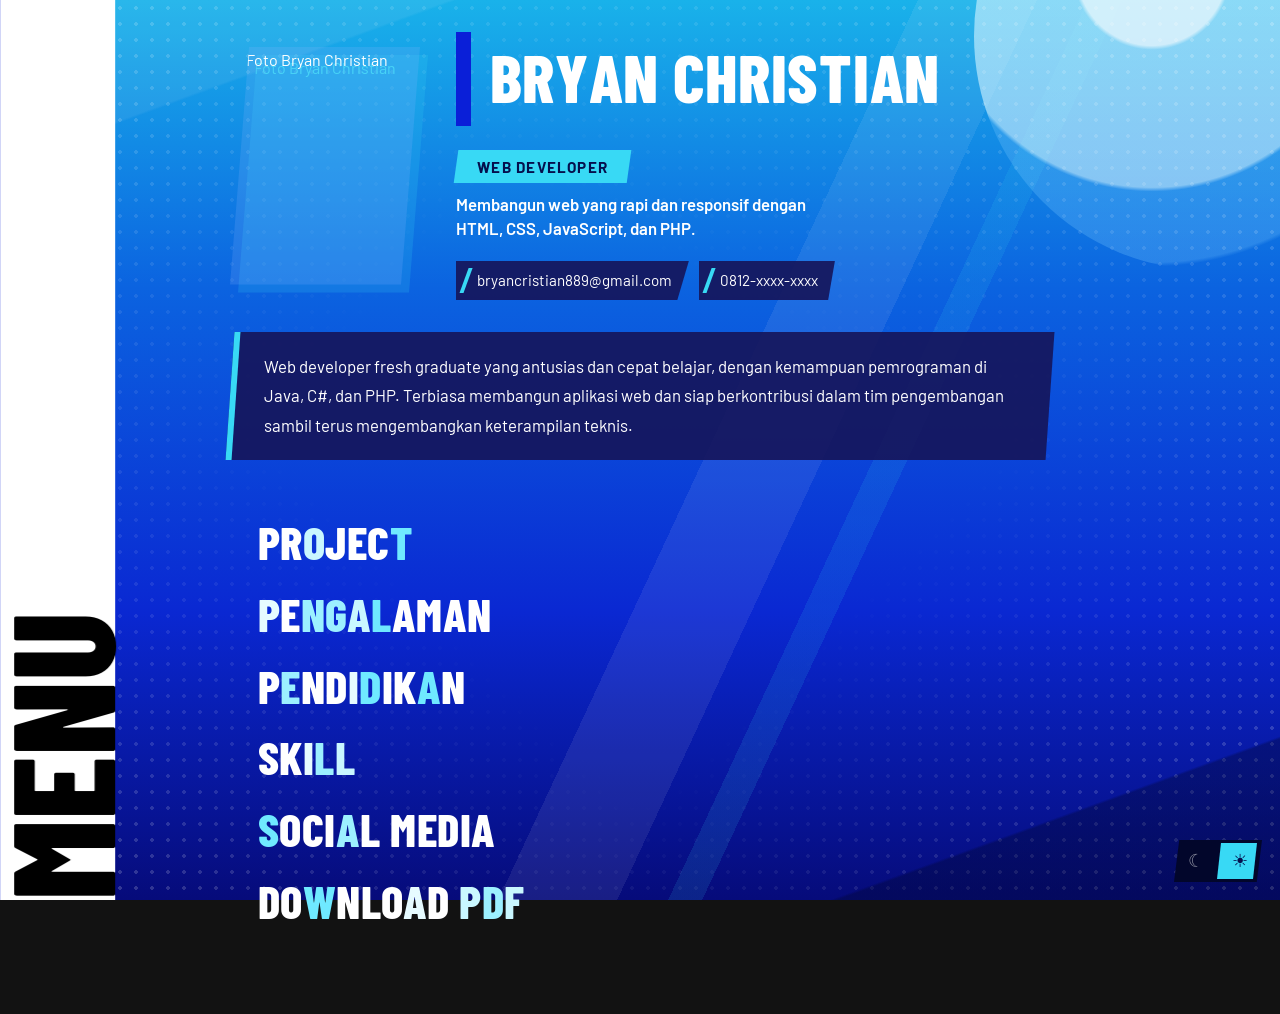
==== commit 208536cf: "Add img to my project" ====
--- a/index.html
+++ b/index.html
@@ -87,9 +87,8 @@
                     <ul class="project-list">
                         <li><button class="project-thumb" type="button" data-title="Menu UI/UX Persona 5 &amp; 3"
                                 aria-label="Perbesar tangkapan layar: Menu UI/UX Persona 5 & 3">
-                                <img src="img/projects/menu-ui.webp" alt="" width="640" height="360" loading="lazy"
-                                    decoding="async"
-                                    onerror="this.onerror=null;this.src='img/projects/placeholder.svg'">
+                                <img src="img/menu-ui.webp" alt="" width="1600" height="767" loading="lazy"
+                                    decoding="async" onerror="this.onerror=null;this.src='img/placeholder.svg'">
                                 <span class="project-thumb-hint" aria-hidden="true">Lihat</span>
                             </button>
                             <button type="button" class="project-card project-card--shot">
@@ -101,9 +100,8 @@
                         </li>
                         <li><button class="project-thumb" type="button" data-title="Login Portal Kampus"
                                 aria-label="Perbesar tangkapan layar: Login Portal Kampus">
-                                <img src="img/projects/login-portal.webp" alt="" width="640" height="360" loading="lazy"
-                                    decoding="async"
-                                    onerror="this.onerror=null;this.src='img/projects/placeholder.svg'">
+                                <img src="img/login-portal.webp" alt="" width="739" height="759" loading="lazy"
+                                    decoding="async" onerror="this.onerror=null;this.src='img/placeholder.svg'">
                                 <span class="project-thumb-hint" aria-hidden="true">Lihat</span>
                             </button>
                             <button type="button" class="project-card project-card--shot">
@@ -114,9 +112,9 @@
                         </li>
                         <li><button class="project-thumb" type="button" data-title="Dashboard Portal Kampus"
                                 aria-label="Perbesar tangkapan layar: Dashboard Portal Kampus">
-                                <img src="img/projects/dashboard.webp" alt="" width="640" height="360" loading="lazy"
-                                    decoding="async"
-                                    onerror="this.onerror=null;this.src='img/projects/placeholder.svg'">
+                                <img src="img/dashboard.webp" alt="" width="1600" height="749"
+                                    style="object-position: center top" loading="lazy" decoding="async"
+                                    onerror="this.onerror=null;this.src='img/placeholder.svg'">
                                 <span class="project-thumb-hint" aria-hidden="true">Lihat</span>
                             </button>
                             <button type="button" class="project-card project-card--shot">
@@ -133,9 +131,8 @@
                     <ul class="project-list">
                         <li><button class="project-thumb" type="button" data-title="Kalkulator Web"
                                 aria-label="Perbesar tangkapan layar: Kalkulator Web">
-                                <img src="img/projects/kalkulator.webp" alt="" width="640" height="360" loading="lazy"
-                                    decoding="async"
-                                    onerror="this.onerror=null;this.src='img/projects/placeholder.svg'">
+                                <img src="img/kalkulator.webp" alt="" width="467" height="518" loading="lazy"
+                                    decoding="async" onerror="this.onerror=null;this.src='img/placeholder.svg'">
                                 <span class="project-thumb-hint" aria-hidden="true">Lihat</span>
                             </button>
                             <a class="project-card" href="https://github.com/bayemch/JavaScript/tree/main/Kalkulator"
@@ -149,9 +146,9 @@
                         </li>
                         <li><button class="project-thumb" type="button" data-title="To-Do List Web"
                                 aria-label="Perbesar tangkapan layar: To-Do List Web">
-                                <img src="img/projects/todo.webp" alt="" width="640" height="360" loading="lazy"
-                                    decoding="async"
-                                    onerror="this.onerror=null;this.src='img/projects/placeholder.svg'">
+                                <img src="img/todo.webp" alt="" width="290" height="233"
+                                    style="object-position: center top" loading="lazy" decoding="async"
+                                    onerror="this.onerror=null;this.src='img/placeholder.svg'">
                                 <span class="project-thumb-hint" aria-hidden="true">Lihat</span>
                             </button>
                             <a class="project-card" href="https://github.com/bayemch/JavaScript/tree/main/to-do-list"
@@ -165,9 +162,9 @@
                         </li>
                         <li><button class="project-thumb" type="button" data-title="Aplikasi Cuaca"
                                 aria-label="Perbesar tangkapan layar: Aplikasi Cuaca">
-                                <img src="img/projects/cuaca.webp" alt="" width="640" height="360" loading="lazy"
-                                    decoding="async"
-                                    onerror="this.onerror=null;this.src='img/projects/placeholder.svg'">
+                                <img src="img/cuaca.webp" alt="" width="532" height="480"
+                                    style="object-position: center top" loading="lazy" decoding="async"
+                                    onerror="this.onerror=null;this.src='img/placeholder.svg'">
                                 <span class="project-thumb-hint" aria-hidden="true">Lihat</span>
                             </button>
                             <a class="project-card" href="https://github.com/bayemch/JavaScript/tree/main/apk-cuaca"
--- a/style.css
+++ b/style.css
@@ -20,10 +20,14 @@
     --accent-text: #000000;
     --font-display: "FontCV", system-ui, sans-serif;
     --font-body: system-ui, -apple-system, "Segoe UI", Roboto, sans-serif;
-    --on-hover: #ffffff;     /* warna teks di atas isian --hover */
-    --ink: #000000;          /* hitam: spanduk, bayangan */
-    --paper: #ffffff;        /* lapisan terang di belakang bentuk menu */
-    --alt: #2a2a33;          /* permukaan sekunder (segmen kosong, hover baris) */
+    --on-hover: #ffffff;
+    /* warna teks di atas isian --hover */
+    --ink: #000000;
+    /* hitam: spanduk, bayangan */
+    --paper: #ffffff;
+    /* lapisan terang di belakang bentuk menu */
+    --alt: #2a2a33;
+    /* permukaan sekunder (segmen kosong, hover baris) */
     --dot: rgba(255, 255, 255, 0.5);
     --rib: rgba(217, 45, 45, 0.16);
     --rib2: rgba(255, 255, 255, 0.05);
@@ -1464,8 +1468,14 @@
 }
 
 /* ===== Project: kartu jajar genjang lebar dan pendek ===== */
-.panel-body.project-body { padding: 8px 0 0; background: none; }
-.project-group + .project-group { margin-top: 34px; }
+.panel-body.project-body {
+    padding: 8px 0 0;
+    background: none;
+}
+
+.project-group+.project-group {
+    margin-top: 34px;
+}
 
 .project-cat {
     position: relative;
@@ -1488,12 +1498,26 @@
     transform: skewX(-16deg);
 }
 
-.project-list { display: flex; flex-direction: column; gap: 16px; margin: 0; padding: 0; list-style: none; }
+.project-list {
+    display: flex;
+    flex-direction: column;
+    gap: 16px;
+    margin: 0;
+    padding: 0;
+    list-style: none;
+}
 
 /* Bayangan hitam ada di <li> karena clip-path pada kartu akan memotongnya */
-.project-list li { filter: drop-shadow(6px 6px 0 var(--shape)); transition: filter 0.2s ease, transform 0.2s ease; }
+.project-list li {
+    filter: drop-shadow(6px 6px 0 var(--shape));
+    transition: filter 0.2s ease, transform 0.2s ease;
+}
+
 .project-list li:hover,
-.project-list li:focus-within { filter: drop-shadow(8px 8px 0 var(--ink)); transform: translateX(8px); }
+.project-list li:focus-within {
+    filter: drop-shadow(8px 8px 0 var(--ink));
+    transform: translateX(8px);
+}
 
 .project-card {
     display: flex;
@@ -1508,9 +1532,24 @@
     transition: background 0.18s ease, color 0.18s ease;
 }
 
-.project-info { display: flex; flex: 1; flex-direction: column; min-width: 0; }
-.project-info strong { font-family: var(--font-display); font-size: 1.45rem; font-weight: 400; line-height: 1.2; }
-.project-desc { color: var(--muted); font-size: 0.92rem; }
+.project-info {
+    display: flex;
+    flex: 1;
+    flex-direction: column;
+    min-width: 0;
+}
+
+.project-info strong {
+    font-family: var(--font-display);
+    font-size: 1.45rem;
+    font-weight: 400;
+    line-height: 1.2;
+}
+
+.project-desc {
+    color: var(--muted);
+    font-size: 0.92rem;
+}
 
 .project-tags {
     flex: 0 0 auto;
@@ -1524,14 +1563,30 @@
     transform: skewX(-16deg);
 }
 
-.project-go { flex: 0 0 auto; color: var(--hover); font-size: 1.2rem; transition: transform 0.18s ease, color 0.18s ease; }
+.project-go {
+    flex: 0 0 auto;
+    color: var(--hover);
+    font-size: 1.2rem;
+    transition: transform 0.18s ease, color 0.18s ease;
+}
 
 .project-card:hover,
-.project-card:focus-visible { background: var(--hover); color: var(--on-hover); outline: none; }
+.project-card:focus-visible {
+    background: var(--hover);
+    color: var(--on-hover);
+    outline: none;
+}
+
 .project-card:hover .project-desc,
-.project-card:focus-visible .project-desc { color: rgba(255, 255, 255, 0.9); }
+.project-card:focus-visible .project-desc {
+    color: rgba(255, 255, 255, 0.9);
+}
+
 .project-card:hover .project-go,
-.project-card:focus-visible .project-go { color: #ffffff; transform: translateX(6px); }
+.project-card:focus-visible .project-go {
+    color: #ffffff;
+    transform: translateX(6px);
+}
 
 .panel:not([hidden]) .project-list li {
     animation: item-in 0.45s cubic-bezier(0.2, 0.8, 0.2, 1) both;
@@ -1539,13 +1594,26 @@
 }
 
 @media (max-width: 640px) {
-    .project-card { flex-wrap: wrap; gap: 6px 12px; }
-    .project-tags { order: 3; }
+    .project-card {
+        flex-wrap: wrap;
+        gap: 6px 12px;
+    }
+
+    .project-tags {
+        order: 3;
+    }
 }
 
 @media (prefers-reduced-motion: reduce) {
-    .panel:not([hidden]) .project-list li { animation: none; }
-    .project-list li, .project-card, .project-go { transition: none; }
+    .panel:not([hidden]) .project-list li {
+        animation: none;
+    }
+
+    .project-list li,
+    .project-card,
+    .project-go {
+        transition: none;
+    }
 }
 
 
@@ -1574,7 +1642,8 @@
     --hover: #38d9f5;
     --on-hover: #05104d;
     --shape: #0a1fd8;
-    --sel: #2f7bff;          /* pita menu terpilih: biru lebih muda agar terlihat di latar biru */
+    --sel: #2f7bff;
+    /* pita menu terpilih: biru lebih muda agar terlihat di latar biru */
     --ink: #02062b;
     --paper: #ffffff;
     --alt: rgba(143, 180, 255, 0.18);
@@ -1607,7 +1676,9 @@
     pointer-events: none;
 }
 
-:root[data-theme="light"] .container { padding-left: calc(var(--bar-w) + 20px); }
+:root[data-theme="light"] .container {
+    padding-left: calc(var(--bar-w) + 20px);
+}
 
 /* Layar lebar: pilar putih selebar teks, dari atas layar ke bawah. Tulisan hitam vertikal di dasarnya
    menunjukkan menu yang sedang dibuka (diatur JavaScript lewat data-section dan --len) */
@@ -1658,7 +1729,9 @@
 :root[data-theme="light"] .skill-name,
 :root[data-theme="light"] .skill-level,
 :root[data-theme="light"] .social-link strong,
-:root[data-theme="light"] .project-info strong { font-weight: 800; }
+:root[data-theme="light"] .project-info strong {
+    font-weight: 800;
+}
 
 /* Judul: tegak, tanpa spanduk; balok biru royal di kiri seperti "PRESS ANY BUTTON" */
 :root[data-theme="light"] .header h1 {
@@ -1679,18 +1752,31 @@
     z-index: -1;
 }
 
-:root[data-theme="light"] .header h1::after { display: none; }
+:root[data-theme="light"] .header h1::after {
+    display: none;
+}
 
 :root[data-theme="light"] .panel h2 {
     padding-left: 14px;
     border-left: 16px solid var(--shape);
 }
 
-:root[data-theme="light"] .header .role::before { transform: skewX(-8deg); }
+:root[data-theme="light"] .header .role::before {
+    transform: skewX(-8deg);
+}
+
 :root[data-theme="light"] .header .role,
-:root[data-theme="light"] .project-cat { color: var(--on-hover); }
-:root[data-theme="light"] .header .contact a:hover::before { background: var(--shape); }
-:root[data-theme="light"] .title-text { text-shadow: 0.05em 0.05em 0 var(--shape); }
+:root[data-theme="light"] .project-cat {
+    color: var(--on-hover);
+}
+
+:root[data-theme="light"] .header .contact a:hover::before {
+    background: var(--shape);
+}
+
+:root[data-theme="light"] .title-text {
+    text-shadow: 0.05em 0.05em 0 var(--shape);
+}
 
 /* Menu utama: teks putih rata kiri; terpilih = pita biru royal selebar baris, huruf hanya garis tepi */
 :root[data-theme="light"] .main-menu {
@@ -1715,13 +1801,19 @@
 }
 
 :root[data-theme="light"] .menu-button .layer,
-:root[data-theme="light"] .menu-button::after { display: none; }
+:root[data-theme="light"] .menu-button::after {
+    display: none;
+}
 
 :root[data-theme="light"] .menu-button:hover,
-:root[data-theme="light"] .menu-button:focus-visible { filter: none; }
+:root[data-theme="light"] .menu-button:focus-visible {
+    filter: none;
+}
 
 :root[data-theme="light"] .menu-button:hover .label,
-:root[data-theme="light"] .menu-button:focus-visible .label { transform: none; }
+:root[data-theme="light"] .menu-button:focus-visible .label {
+    transform: none;
+}
 
 :root[data-theme="light"] .menu-button:hover .ch,
 :root[data-theme="light"] .menu-button:focus-visible .ch {
@@ -1732,7 +1824,9 @@
 /* Baris Project/Social ala layar "Load Game": panel navy, segitiga di pojok, terpilih = putih + diagonal biru */
 :root[data-theme="light"] .project-list li,
 :root[data-theme="light"] .project-list li:hover,
-:root[data-theme="light"] .project-list li:focus-within { filter: none; }
+:root[data-theme="light"] .project-list li:focus-within {
+    filter: none;
+}
 
 :root[data-theme="light"] .project-card,
 :root[data-theme="light"] .social-link {
@@ -1765,9 +1859,13 @@
 :root[data-theme="light"] .project-card:hover .project-go,
 :root[data-theme="light"] .project-card:focus-visible .project-go,
 :root[data-theme="light"] .social-link:hover .handle,
-:root[data-theme="light"] .social-link:focus-visible .handle { color: #2a3a8a; }
-
-:root[data-theme="light"] .project-card .project-go { color: #6fa5ff; }
+:root[data-theme="light"] .social-link:focus-visible .handle {
+    color: #2a3a8a;
+}
+
+:root[data-theme="light"] .project-card .project-go {
+    color: #6fa5ff;
+}
 
 /* ===== Tuas mode terang/gelap (kanan bawah) ===== */
 .theme-toggle {
@@ -1800,7 +1898,9 @@
     transition: transform 0.3s cubic-bezier(0.3, 1.4, 0.4, 1);
 }
 
-.theme-toggle[aria-checked="true"] .tt-knob { transform: translateX(38px); }
+.theme-toggle[aria-checked="true"] .tt-knob {
+    transform: translateX(38px);
+}
 
 .theme-toggle .tt-icon {
     position: relative;
@@ -1812,24 +1912,44 @@
 }
 
 .theme-toggle[aria-checked="false"] .tt-moon,
-.theme-toggle[aria-checked="true"] .tt-sun { opacity: 1; }
+.theme-toggle[aria-checked="true"] .tt-sun {
+    opacity: 1;
+}
 
 .theme-toggle[aria-checked="false"] .tt-moon,
-.theme-toggle[aria-checked="true"] .tt-sun { color: var(--on-hover); }
-
-.theme-toggle:focus-visible { background: var(--shape); }
-.theme-toggle:focus-visible .tt-knob { box-shadow: inset 0 0 0 2px #ffffff; }
+.theme-toggle[aria-checked="true"] .tt-sun {
+    color: var(--on-hover);
+}
+
+.theme-toggle:focus-visible {
+    background: var(--shape);
+}
+
+.theme-toggle:focus-visible .tt-knob {
+    box-shadow: inset 0 0 0 2px #ffffff;
+}
 
 @media (prefers-reduced-motion: reduce) {
-    .theme-toggle, .theme-toggle .tt-knob, .theme-toggle .tt-icon { transition: none; }
+
+    .theme-toggle,
+    .theme-toggle .tt-knob,
+    .theme-toggle .tt-icon {
+        transition: none;
+    }
 }
 
 @media print {
-    .theme-toggle { display: none; }
-
-    :root[data-theme="light"] body { background: #ffffff; }
-
-    :root[data-theme="light"] body::before { display: none; }
+    .theme-toggle {
+        display: none;
+    }
+
+    :root[data-theme="light"] body {
+        background: #ffffff;
+    }
+
+    :root[data-theme="light"] body::before {
+        display: none;
+    }
 
     :root,
     :root[data-theme="light"] {
@@ -1882,16 +2002,25 @@
     color: var(--on-hover);
 }
 
-:root[data-theme="light"] .quick-link { font-weight: 800; }
+:root[data-theme="light"] .quick-link {
+    font-weight: 800;
+}
+
 :root[data-theme="light"] .quick-link:hover,
-:root[data-theme="light"] .quick-link:focus-visible { background: var(--sel); }
+:root[data-theme="light"] .quick-link:focus-visible {
+    background: var(--sel);
+}
 
 @media (prefers-reduced-motion: reduce) {
-    .quick-link { transition: none; }
+    .quick-link {
+        transition: none;
+    }
 }
 
 @media print {
-    .quick-nav { display: none; }
+    .quick-nav {
+        display: none;
+    }
 }
 
 /* ===== Tagline di bawah peran ===== */
@@ -1904,8 +2033,16 @@
 }
 
 /* ===== Project: thumbnail + pratinjau layar penuh ===== */
-.project-list li { display: flex; align-items: stretch; gap: 6px; }
-.project-card { flex: 1; min-width: 0; }
+.project-list li {
+    display: flex;
+    align-items: stretch;
+    gap: 6px;
+}
+
+.project-card {
+    flex: 1;
+    min-width: 0;
+}
 
 .project-thumb {
     position: relative;
@@ -1943,13 +2080,25 @@
 }
 
 .project-list li:hover .project-thumb img,
-.project-thumb:focus-visible img { transform: scale(1.12); }
+.project-thumb:focus-visible img {
+    transform: scale(1.12);
+}
+
 .project-thumb:hover .project-thumb-hint,
-.project-thumb:focus-visible .project-thumb-hint { opacity: 1; }
+.project-thumb:focus-visible .project-thumb-hint {
+    opacity: 1;
+}
 
 @media (max-width: 640px) {
-    .project-list li { flex-direction: column; }
-    .project-thumb { flex: none; height: 150px; clip-path: none; }
+    .project-list li {
+        flex-direction: column;
+    }
+
+    .project-thumb {
+        flex: none;
+        height: 150px;
+        clip-path: none;
+    }
 }
 
 .lightbox {
@@ -1969,7 +2118,9 @@
     transition: opacity 0.3s ease;
 }
 
-.lightbox.open::backdrop { opacity: 1; }
+.lightbox.open::backdrop {
+    opacity: 1;
+}
 
 .lightbox figure {
     margin: 0;
@@ -1978,12 +2129,21 @@
     transition: transform 0.4s cubic-bezier(0.2, 0.9, 0.3, 1.1), opacity 0.3s ease;
 }
 
-.lightbox.open figure { opacity: 1; transform: none; }
+.lightbox.open figure {
+    opacity: 1;
+    transform: none;
+}
+
+.lightbox figure {
+    min-width: min(320px, 90vw);
+}
 
 .lightbox img {
     display: block;
-    width: 100%;
+    width: auto;
+    max-width: 100%;
     max-height: 76vh;
+    margin: 0 auto;
     object-fit: contain;
     background: var(--ink);
     border: 4px solid #ffffff;
@@ -2014,7 +2174,11 @@
 }
 
 .lightbox-close:hover,
-.lightbox-close:focus-visible { background: var(--hover); color: var(--on-hover); outline: none; }
+.lightbox-close:focus-visible {
+    background: var(--hover);
+    color: var(--on-hover);
+    outline: none;
+}
 
 /* ===== Legenda level skill ===== */
 .skill-legend {
@@ -2026,10 +2190,15 @@
     font-size: 0.9rem;
 }
 
-.skill-legend b { color: var(--text); font-weight: 700; }
+.skill-legend b {
+    color: var(--text);
+    font-weight: 700;
+}
 
 /* ===== Latar laut (mode terang): bulan berkilau + gelembung naik pelan ===== */
-.bg-sea { display: none; }
+.bg-sea {
+    display: none;
+}
 
 :root[data-theme="light"] .bg-sea {
     position: fixed;
@@ -2048,15 +2217,18 @@
     height: 52vmin;
     border-radius: 50%;
     background: radial-gradient(circle at 38% 36%,
-        rgba(255, 255, 255, 0.8) 0 18%,
-        rgba(214, 244, 255, 0.6) 19% 52%,
-        rgba(120, 200, 255, 0.28) 53% 70%,
-        transparent 71%);
+            rgba(255, 255, 255, 0.8) 0 18%,
+            rgba(214, 244, 255, 0.6) 19% 52%,
+            rgba(120, 200, 255, 0.28) 53% 70%,
+            transparent 71%);
     animation: moon-glow 7s ease-in-out infinite;
 }
 
 @keyframes moon-glow {
-    50% { opacity: 0.7; transform: scale(1.05); }
+    50% {
+        opacity: 0.7;
+        transform: scale(1.05);
+    }
 }
 
 .bubble {
@@ -2073,20 +2245,51 @@
 }
 
 @keyframes bubble-up {
-    0%   { opacity: 0; transform: translate3d(0, 0, 0); }
-    10%  { opacity: 0.9; }
-    90%  { opacity: 0.7; }
-    100% { opacity: 0; transform: translate3d(var(--sway), -115vh, 0); }
+    0% {
+        opacity: 0;
+        transform: translate3d(0, 0, 0);
+    }
+
+    10% {
+        opacity: 0.9;
+    }
+
+    90% {
+        opacity: 0.7;
+    }
+
+    100% {
+        opacity: 0;
+        transform: translate3d(var(--sway), -115vh, 0);
+    }
 }
 
 @media (prefers-reduced-motion: reduce) {
-    .sea-moon, .bubble { animation: none; }
-    .bubble { display: none; }
-    .project-thumb img, .project-thumb-hint, .lightbox figure, .lightbox::backdrop { transition: none; }
+
+    .sea-moon,
+    .bubble {
+        animation: none;
+    }
+
+    .bubble {
+        display: none;
+    }
+
+    .project-thumb img,
+    .project-thumb-hint,
+    .lightbox figure,
+    .lightbox::backdrop {
+        transition: none;
+    }
 }
 
 @media print {
-    .bg-sea, .lightbox, .project-thumb { display: none; }
+
+    .bg-sea,
+    .lightbox,
+    .project-thumb {
+        display: none;
+    }
 }
 
 /* ===== Baris hasil + tombol demo di kartu Project (opsional, lihat komentar di index.html) ===== */
@@ -2124,7 +2327,9 @@
 }
 
 /* ===== Layar HP (360px): menu tidak meluap, tuas tidak menutupi isi paling bawah ===== */
-.container { padding-bottom: calc(80px + env(safe-area-inset-bottom, 0px)); }
+.container {
+    padding-bottom: calc(80px + env(safe-area-inset-bottom, 0px));
+}
 
 @media (max-width: 640px) {
     :root[data-theme="light"] .menu-button {
@@ -2132,7 +2337,10 @@
         font-size: 2.3rem;
     }
 
-    .project-demo { padding: 10px 0; clip-path: none; }
+    .project-demo {
+        padding: 10px 0;
+        clip-path: none;
+    }
 }
 
 /* Kartu project HTML berupa tombol (hanya membuka pratinjau gambar) */
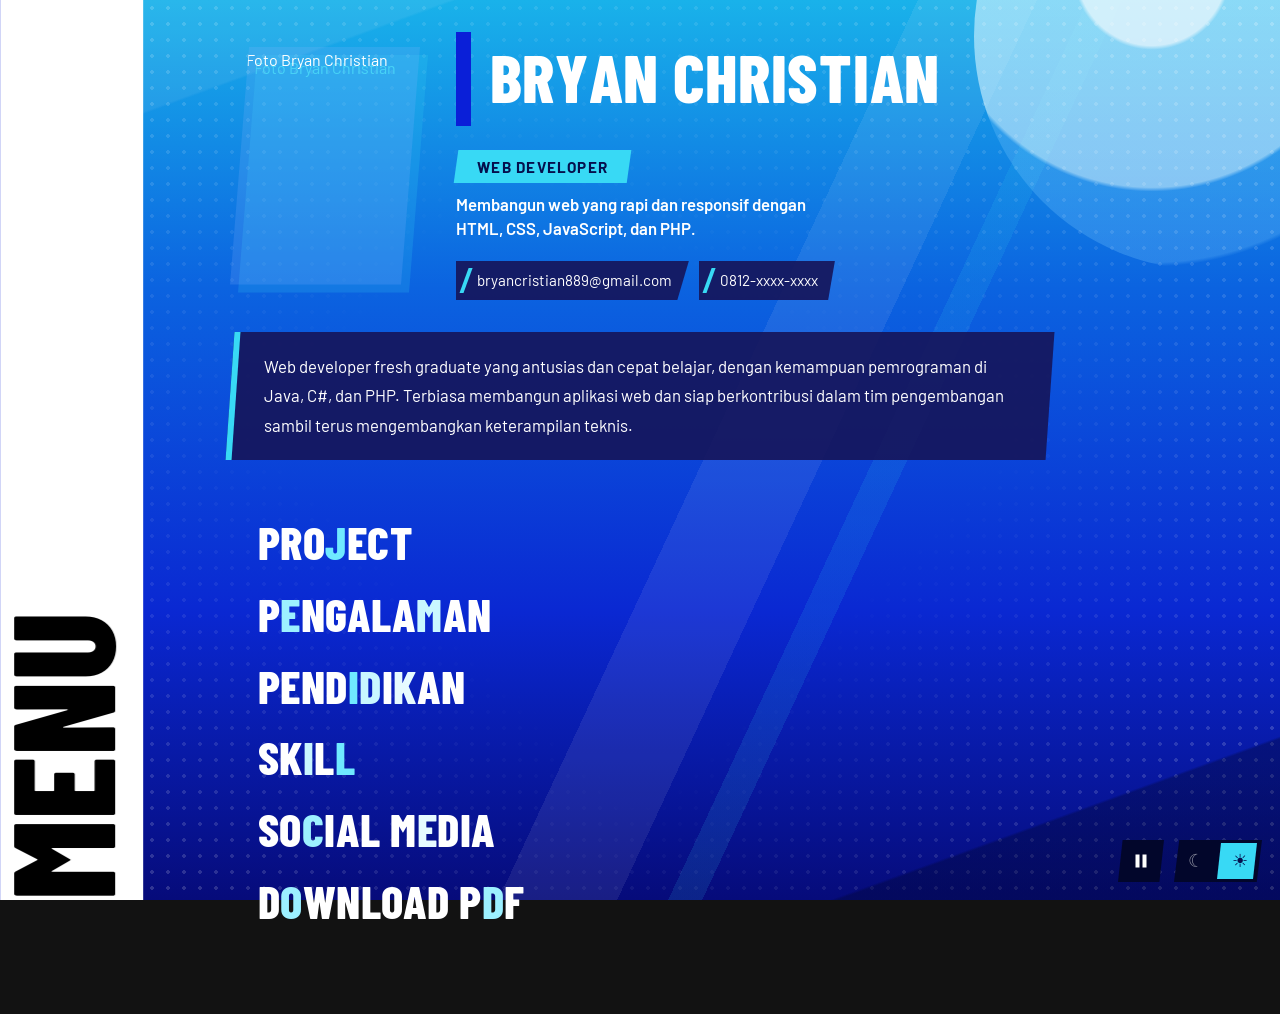
==== commit 908865c2: "merapihkan card project dan menambahkan off animasi" ====
--- a/index.html
+++ b/index.html
@@ -4,7 +4,20 @@
 <head>
     <meta charset="UTF-8">
     <meta name="viewport" content="width=device-width, initial-scale=1">
-    <title>CV - Bryan Christian</title>
+    <title>Bryan Christian — Web Developer</title>
+    <meta name="description"
+        content="Portofolio Bryan Christian, web developer fresh graduate. Project HTML, CSS, JavaScript, dan PHP dengan tampilan bergaya game.">
+    <meta name="theme-color" content="#0a28d2">
+    <link rel="icon" type="image/svg+xml" href="img/favicon.svg">
+    <!-- Pratinjau link (WhatsApp, LinkedIn, dll). TODO: ganti alamat di bawah dengan alamat situsmu setelah dipublikasikan; harus alamat lengkap (https://...) -->
+    <meta property="og:type" content="website">
+    <meta property="og:locale" content="id_ID">
+    <meta property="og:title" content="Bryan Christian — Web Developer">
+    <meta property="og:description"
+        content="Portofolio dan CV Bryan Christian: project HTML, CSS, JavaScript, dan PHP.">
+    <meta property="og:image" content="https://USERNAME.github.io/NAMA-REPO/img/og-image.jpg">
+    <meta property="og:url" content="https://USERNAME.github.io/NAMA-REPO/">
+    <meta name="twitter:card" content="summary_large_image">
     <script>
         /* Tentukan tema sebelum halaman digambar agar tidak berkedip */
         try {
@@ -12,6 +25,11 @@
             if (t !== "light" && t !== "dark") t = matchMedia("(prefers-color-scheme: light)").matches ? "light" : "dark";
             document.documentElement.dataset.theme = t;
         } catch (e) { document.documentElement.dataset.theme = "dark"; }
+        /* Animasi: ikuti pilihan tersimpan; kalau belum ada, ikuti pengaturan "kurangi gerakan" dari perangkat */
+        try {
+            var m = localStorage.getItem("motion");
+            document.documentElement.dataset.motion = (m === "off" || (m !== "on" && matchMedia("(prefers-reduced-motion: reduce)").matches)) ? "off" : "on";
+        } catch (e) { document.documentElement.dataset.motion = "on"; }
     </script>
     <link rel="preconnect" href="https://fonts.googleapis.com">
     <link rel="preconnect" href="https://fonts.gstatic.com" crossorigin>
@@ -22,6 +40,39 @@
 </head>
 
 <body data-section="Menu">
+    <div class="vinyl" aria-hidden="true">
+        <svg class="vinyl-disc" viewBox="0 0 400 400" focusable="false">
+            <circle class="v-body" cx="200" cy="200" r="198" />
+            <circle class="v-groove" cx="200" cy="200" r="72" />
+            <circle class="v-groove" cx="200" cy="200" r="80" />
+            <circle class="v-groove" cx="200" cy="200" r="88" />
+            <circle class="v-groove" cx="200" cy="200" r="96" />
+            <circle class="v-groove" cx="200" cy="200" r="104" />
+            <circle class="v-groove" cx="200" cy="200" r="112" />
+            <circle class="v-groove" cx="200" cy="200" r="120" />
+            <circle class="v-groove" cx="200" cy="200" r="128" />
+            <circle class="v-groove" cx="200" cy="200" r="136" />
+            <circle class="v-groove" cx="200" cy="200" r="144" />
+            <circle class="v-groove" cx="200" cy="200" r="152" />
+            <circle class="v-groove" cx="200" cy="200" r="160" />
+            <circle class="v-groove" cx="200" cy="200" r="168" />
+            <circle class="v-groove" cx="200" cy="200" r="176" />
+            <circle class="v-groove" cx="200" cy="200" r="184" />
+            <circle class="v-groove" cx="200" cy="200" r="192" />
+            <circle class="v-edge" cx="200" cy="200" r="197" />
+            <circle class="v-accent" cx="200" cy="200" r="120" />
+            <path id="vinyl-ring" d="M50,200 a150,150 0 1,1 300,0 a150,150 0 1,1 -300,0" fill="none" />
+            <text class="v-ring-text">
+                <textPath href="#vinyl-ring" textLength="925" lengthAdjust="spacing" id="vinyl-ring-text">NOW PLAYING //
+                    MENU // NOW PLAYING // MENU // </textPath>
+            </text>
+            <circle class="v-label" cx="200" cy="200" r="66" />
+            <circle class="v-label-ring" cx="200" cy="200" r="50" />
+            <circle class="v-hole" cx="200" cy="200" r="9" />
+        </svg>
+        <div class="vinyl-plate"><small>Now playing</small><strong id="vinyl-name">Menu</strong></div>
+    </div>
+
     <div class="bg-dots" aria-hidden="true">
         <div class="bg-dots-move"></div>
     </div>
@@ -93,8 +144,8 @@
                             </button>
                             <button type="button" class="project-card project-card--shot">
                                 <span class="project-info"><strong>Menu UI/UX Persona 5 &amp; 3</strong><span
-                                        class="project-desc">Antarmuka menu bergaya game Persona 5 dan Persona
-                                        3.</span></span>
+                                        class="project-desc">Rancangan antarmuka menu bergaya game, terinspirasi Persona
+                                        5 dan Persona 3 Reload.</span></span>
                                 <span class="project-tags">HTML &middot; CSS</span><span class="project-go"
                                     aria-hidden="true">&#9654;</span></button>
                         </li>
@@ -106,7 +157,9 @@
                             </button>
                             <button type="button" class="project-card project-card--shot">
                                 <span class="project-info"><strong>Login Portal Kampus</strong><span
-                                        class="project-desc">Tampilan halaman login portal kampus.</span></span>
+                                        class="project-desc">Rancangan halaman login untuk portal kampus dengan tampilan
+                                        bersih dan mudah dipahami.</span><span class="project-result">Dua jalur masuk:
+                                        Dosen/Guru dan Mahasiswa/Siswa</span></span>
                                 <span class="project-tags">HTML &middot; CSS</span><span class="project-go"
                                     aria-hidden="true">&#9654;</span></button>
                         </li>
@@ -119,8 +172,9 @@
                             </button>
                             <button type="button" class="project-card project-card--shot">
                                 <span class="project-info"><strong>Dashboard Portal Kampus</strong><span
-                                        class="project-desc">Seluruh halaman dashboard yang dibutuhkan
-                                        portal.</span></span>
+                                        class="project-desc">Rancangan dashboard dosen/guru untuk memantau tugas, ujian,
+                                        dan penilaian.</span><span class="project-result">Ringkasan tugas aktif, ujian
+                                        terjadwal, dan mahasiswa belum dinilai; menu Nilai (Excel)</span></span>
                                 <span class="project-tags">HTML &middot; CSS</span><span class="project-go"
                                     aria-hidden="true">&#9654;</span></button>
                         </li>
@@ -138,7 +192,9 @@
                             <a class="project-card" href="https://github.com/bayemch/JavaScript/tree/main/Kalkulator"
                                 title="Lihat kode di GitHub" target="_blank" rel="noopener noreferrer">
                                 <span class="project-info"><strong>Kalkulator Web</strong><span
-                                        class="project-desc">Kalkulator berbasis web dengan banyak fungsi.</span></span>
+                                        class="project-desc">Kalkulator berbasis web dengan tampilan gelap dan tombol
+                                        yang lengkap.</span><span class="project-result">Operasi + − × ÷, persen, dan
+                                        hapus per digit</span></span>
                                 <span class="project-tags">JavaScript</span><span class="project-go"
                                     aria-hidden="true">&#9654;</span></a>
                             <a class="project-demo" href="https://bayemch.github.io/JavaScript/Kalkulator/"
@@ -154,7 +210,9 @@
                             <a class="project-card" href="https://github.com/bayemch/JavaScript/tree/main/to-do-list"
                                 title="Lihat kode di GitHub" target="_blank" rel="noopener noreferrer">
                                 <span class="project-info"><strong>To-Do List Web</strong><span
-                                        class="project-desc">Daftar tugas berbasis web.</span></span>
+                                        class="project-desc">Aplikasi daftar tugas berbasis web untuk mencatat dan
+                                        memantau pekerjaan.</span><span class="project-result">Tambah, centang, dan
+                                        hapus tugas; ada penghitung tugas selesai</span></span>
                                 <span class="project-tags">JavaScript</span><span class="project-go"
                                     aria-hidden="true">&#9654;</span></a>
                             <a class="project-demo" href="https://bayemch.github.io/JavaScript/to-do-list/"
@@ -170,7 +228,9 @@
                             <a class="project-card" href="https://github.com/bayemch/JavaScript/tree/main/apk-cuaca"
                                 title="Lihat kode di GitHub" target="_blank" rel="noopener noreferrer">
                                 <span class="project-info"><strong>Aplikasi Cuaca</strong><span
-                                        class="project-desc">Website cuaca yang memakai API.</span></span>
+                                        class="project-desc">Aplikasi cuaca berbasis web yang mengambil data langsung
+                                        dari API.</span><span class="project-result">Cari kota, tampilkan suhu,
+                                        kelembapan, dan kecepatan angin</span></span>
                                 <span class="project-tags">JavaScript &middot; API</span><span class="project-go"
                                     aria-hidden="true">&#9654;</span></a>
                             <a class="project-demo" href="https://bayemch.github.io/JavaScript/apk-cuaca/"
@@ -298,6 +358,17 @@
         </div>
     </div>
 
+    <button class="motion-toggle" id="motion-toggle" type="button" aria-pressed="false" aria-label="Matikan animasi"
+        title="Matikan animasi">
+        <svg viewBox="0 0 20 20" aria-hidden="true" focusable="false">
+            <g class="ic-pause">
+                <rect x="4.5" y="3.5" width="4" height="13" />
+                <rect x="11.5" y="3.5" width="4" height="13" />
+            </g>
+            <path class="ic-play" d="M6 3.5l10 6.5-10 6.5z" />
+        </svg>
+    </button>
+
     <button class="theme-toggle" id="theme-toggle" type="button" role="switch" aria-checked="false"
         aria-label="Mode terang">
         <span class="tt-knob" aria-hidden="true"></span>
--- a/style.css
+++ b/style.css
@@ -1686,6 +1686,8 @@
     :root[data-theme="light"] {
         --bar-w: 0px;
         --menu-fs: clamp(90px, 16vh, 170px);
+        --pillar-w: calc(var(--menu-fs) * 0.8 + 28px);
+        /* hanya sedikit lebih lebar dari teks */
     }
 
     /* Menu bernama panjang (Social Media) otomatis mengecil agar muat di tinggi layar */
@@ -1697,14 +1699,15 @@
         content: attr(data-section);
         box-sizing: border-box;
         left: 0;
-        width: calc(var(--fs) * 0.8);
+        width: var(--pillar-w);
         background: #ffffff;
-        box-shadow: 6px 0 0 var(--shape);
+        box-shadow: 12px 0 0 var(--shape), 16px 0 0 #ffffff;
         color: #000000;
         font-family: var(--font-display);
         font-size: var(--fs);
         font-weight: 800;
         line-height: 0.8;
+        /* teks mentok di ujung kiri pilar (tanpa padding) */
         letter-spacing: 0;
         text-transform: uppercase;
         white-space: nowrap;
@@ -2351,4 +2354,223 @@
     text-align: left;
     cursor: zoom-in;
     appearance: none;
+}
+
+/* ===== Mode gelap (Persona 5 Royal): piringan hitam berputar, setengah terlihat di kanan tengah ===== */
+.vinyl {
+    display: none;
+}
+
+:root:not([data-theme="light"]) .vinyl {
+    /* Besar mengikuti ruang kosong di kanan agar tidak menutupi kotak menu */
+    --vsize: clamp(260px, min(66vmin, calc(100vw - 880px)), 760px);
+    position: fixed;
+    top: 50%;
+    right: calc(var(--vsize) / -2);
+    z-index: -1;
+    display: block;
+    width: var(--vsize);
+    height: var(--vsize);
+    margin-top: calc(var(--vsize) / -2);
+    pointer-events: none;
+}
+
+/* Lapisan merah bergeser di belakang, ciri khas Persona 5 */
+.vinyl::before {
+    content: "";
+    position: absolute;
+    inset: 0;
+    border-radius: 50%;
+    background: var(--hover);
+    transform: translate(-12px, 12px);
+}
+
+/* Kilau cahaya diam (tidak ikut berputar) agar terasa seperti vinyl sungguhan */
+.vinyl::after {
+    content: "";
+    position: absolute;
+    inset: 0;
+    border-radius: 50%;
+    background: conic-gradient(from 25deg,
+            transparent 0 18%, rgba(255, 255, 255, 0.14) 24%, transparent 30% 68%,
+            rgba(255, 255, 255, 0.1) 74%, transparent 80%);
+}
+
+.vinyl-disc {
+    position: relative;
+    display: block;
+    width: 100%;
+    height: 100%;
+    animation: vinyl-spin 40s linear infinite;
+    will-change: transform;
+}
+
+@keyframes vinyl-spin {
+    to {
+        transform: rotate(360deg);
+    }
+}
+
+.v-body {
+    fill: #0a0a0a;
+}
+
+.v-groove {
+    fill: none;
+    stroke: #ffffff;
+    stroke-opacity: 0.09;
+}
+
+.v-edge {
+    fill: none;
+    stroke: #ffffff;
+    stroke-width: 4;
+}
+
+.v-accent {
+    fill: none;
+    stroke: var(--hover);
+    stroke-width: 6;
+}
+
+.v-ring-text {
+    fill: #ffffff;
+    font-family: var(--font-display);
+    font-size: 24px;
+    text-transform: uppercase;
+}
+
+.v-label {
+    fill: var(--hover);
+    stroke: #000000;
+    stroke-width: 4;
+}
+
+.v-label-ring {
+    fill: none;
+    stroke: #000000;
+    stroke-opacity: 0.45;
+    stroke-width: 3;
+}
+
+.v-hole {
+    fill: #000000;
+    stroke: #ffffff;
+    stroke-width: 2;
+}
+
+/* Papan nama menu yang sedang dibuka (tidak ikut berputar) */
+.vinyl-plate {
+    position: absolute;
+    top: 50%;
+    left: -2%;
+    padding: 8px 30px 10px 22px;
+    background: #000000;
+    border-left: 8px solid var(--hover);
+    color: #ffffff;
+    clip-path: polygon(0 0, 100% 0, 94% 100%, 0 100%);
+    font-family: var(--font-display);
+    text-transform: uppercase;
+    transform: translateY(-50%) rotate(-6deg);
+}
+
+.vinyl-plate small {
+    display: block;
+    color: var(--hover);
+    font-size: 0.8rem;
+    letter-spacing: 0.14em;
+}
+
+.vinyl-plate strong {
+    display: block;
+    font-size: 1.9rem;
+    font-weight: 400;
+    line-height: 1.1;
+    white-space: nowrap;
+}
+
+@media (max-width: 1100px) {
+    .vinyl-plate {
+        display: none;
+    }
+}
+
+/* HP, tablet, dan jendela sempit: piringan dihilangkan, hanya menu yang tampil */
+@media (max-width: 1100px) {
+    :root:not([data-theme="light"]) .vinyl {
+        display: none;
+    }
+}
+
+@media (prefers-reduced-motion: reduce) {
+    .vinyl-disc {
+        animation: none;
+    }
+}
+
+@media print {
+    .vinyl {
+        display: none !important;
+    }
+}
+
+/* ===== Tombol matikan animasi (di kiri tuas tema) ===== */
+.motion-toggle {
+    position: fixed;
+    right: calc(18px + 88px + 10px + env(safe-area-inset-right, 0px));
+    bottom: calc(18px + env(safe-area-inset-bottom, 0px));
+    z-index: 900;
+    display: grid;
+    place-items: center;
+    width: 46px;
+    height: 42px;
+    padding: 0;
+    border: none;
+    background: var(--ink);
+    color: #ffffff;
+    cursor: pointer;
+    clip-path: polygon(10% 0, 100% 0, 90% 100%, 0 100%);
+    transition: background 0.15s ease;
+}
+
+.motion-toggle svg {
+    width: 20px;
+    height: 20px;
+    fill: currentColor;
+}
+
+.motion-toggle .ic-play {
+    display: none;
+}
+
+.motion-toggle[aria-pressed="true"] .ic-play {
+    display: block;
+}
+
+.motion-toggle[aria-pressed="true"] .ic-pause {
+    display: none;
+}
+
+.motion-toggle:hover,
+.motion-toggle:focus-visible {
+    background: var(--shape);
+    outline: none;
+}
+
+/* Saat animasi dimatikan: hentikan efek latar yang berat */
+:root[data-motion="off"] .vinyl-disc,
+:root[data-motion="off"] .sea-moon,
+:root[data-motion="off"] .bubble,
+:root[data-motion="off"] .bg-dots-move {
+    animation: none;
+}
+
+:root[data-motion="off"] .bubble {
+    display: none;
+}
+
+@media print {
+    .motion-toggle {
+        display: none;
+    }
 }
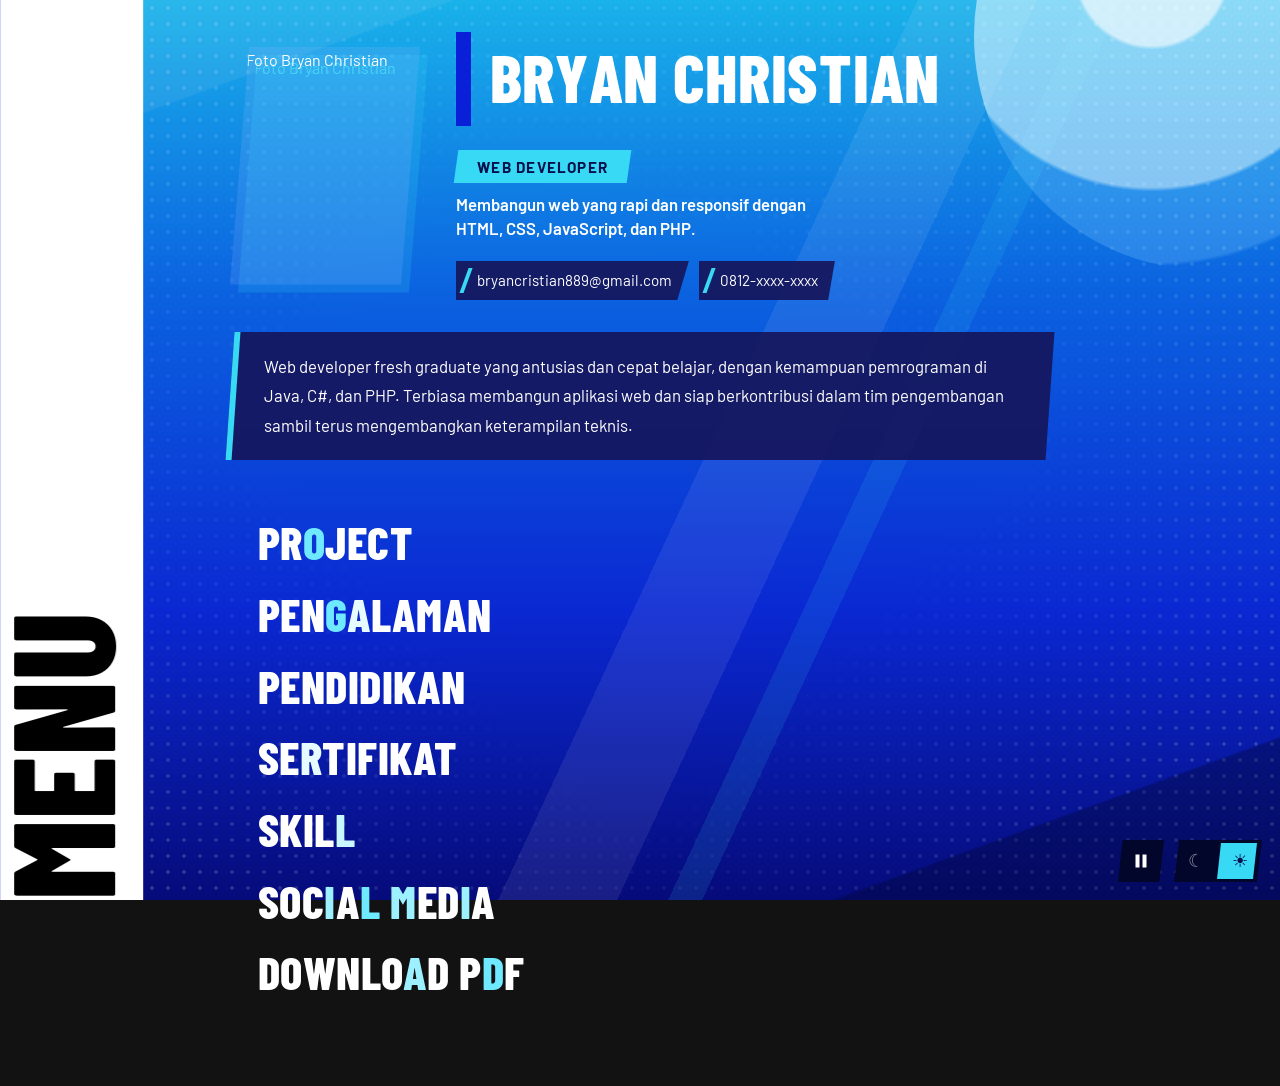
==== commit 99ad8191: "Add sertifikat menu" ====
--- a/index.html
+++ b/index.html
@@ -110,6 +110,7 @@
             <button class="menu-button" data-target="proyek">Project</button>
             <button class="menu-button" data-target="pengalaman">Pengalaman</button>
             <button class="menu-button" data-target="pendidikan">Pendidikan</button>
+            <button class="menu-button" data-target="sertifikat">Sertifikat</button>
             <button class="menu-button" data-target="skill">Skill</button>
             <button class="menu-button" data-target="social">Social Media</button>
 
@@ -247,7 +248,7 @@
             <div class="panel-body">
                 <div class="entry">
                     <h3>Praktik Kerja Lapangan (PKL)</h3>
-                    <p class="meta">ABYS NET | 2022</p> <!-- TODO: isi perusahaan dan tahun asli -->
+                    <p class="meta">PT ABYS Network | 2024</p>
                     <ul>
                         <li>Membantu pengelolaan jaringan dan perangkat komputer kantor.</li>
                     </ul>
@@ -299,6 +300,115 @@
                     </div>
 
                 </div>
+            </div>
+        </div>
+
+        <div class="panel" id="sertifikat" hidden>
+            <button class="back-button"><span class="label">&larr; Kembali</span></button>
+            <h2>Sertifikat</h2>
+            <div class="panel-body project-body">
+                <!-- Klik kartu atau thumbnail = pratinjau sertifikat. Gambar: img/cert-*.webp. TODO: tambahkan tahun pada Ujikom dan Soft Skill kalau sudah tahu. -->
+                <section class="project-group">
+                    <h3 class="project-cat">Kompetensi</h3>
+                    <ul class="project-list">
+                        <li><button class="project-thumb" type="button" data-kind="Sertifikat"
+                                data-title="Uji Kompetensi Keahlian (Ujikom)"
+                                aria-label="Perbesar sertifikat: Uji Kompetensi Keahlian (Ujikom)">
+                                <img src="img/cert-ujikom.webp" alt="" width="1400" height="990" loading="lazy"
+                                    decoding="async" onerror="this.onerror=null;this.src='img/placeholder-cert.svg'">
+                                <span class="project-thumb-hint" aria-hidden="true">Lihat</span>
+                            </button>
+                            <button type="button" class="project-card project-card--shot">
+                                <span class="project-info"><strong>Uji Kompetensi Keahlian (Ujikom)</strong><span
+                                        class="project-desc">Uji kompetensi keahlian bersama PT Pindodeli.</span><span
+                                        class="project-result">MikroTik dasar: DHCP, firewall, dan pembuatan alamat
+                                        IP</span></span>
+                                <span class="project-tags">Jaringan</span><span class="project-go"
+                                    aria-hidden="true">&#9654;</span></button>
+                        </li>
+                        <li><button class="project-thumb" type="button" data-kind="Sertifikat"
+                                data-title="Praktik Kerja Lapangan (PKL)"
+                                aria-label="Perbesar sertifikat: Praktik Kerja Lapangan (PKL)">
+                                <img src="img/cert-pkl.webp" alt="" width="1400" height="990" loading="lazy"
+                                    decoding="async" onerror="this.onerror=null;this.src='img/placeholder-cert.svg'">
+                                <span class="project-thumb-hint" aria-hidden="true">Lihat</span>
+                            </button>
+                            <button type="button" class="project-card project-card--shot">
+                                <span class="project-info"><strong>Praktik Kerja Lapangan (PKL)</strong><span
+                                        class="project-desc">PT ABYS Network, 2024. Lulus sidang dan menyusun laporan
+                                        PKL.</span><span class="project-result">Nilai akhir 94</span></span>
+                                <span class="project-tags">PKL</span><span class="project-go"
+                                    aria-hidden="true">&#9654;</span></button>
+                        </li>
+                    </ul>
+                </section>
+                <section class="project-group">
+                    <h3 class="project-cat">Pelatihan</h3>
+                    <ul class="project-list">
+                        <li><button class="project-thumb" type="button" data-kind="Sertifikat"
+                                data-title="AWS Robotic and Coding"
+                                aria-label="Perbesar sertifikat: AWS Robotic and Coding">
+                                <img src="img/cert-aws.webp" alt="" width="1400" height="990" loading="lazy"
+                                    decoding="async" onerror="this.onerror=null;this.src='img/placeholder-cert.svg'">
+                                <span class="project-thumb-hint" aria-hidden="true">Lihat</span>
+                            </button>
+                            <button type="button" class="project-card project-card--shot">
+                                <span class="project-info"><strong>AWS Robotic and Coding</strong><span
+                                        class="project-desc">Pelatihan belajar coding menggunakan Python,
+                                        2023.</span></span>
+                                <span class="project-tags">Python</span><span class="project-go"
+                                    aria-hidden="true">&#9654;</span></button>
+                        </li>
+                        <li><button class="project-thumb" type="button" data-kind="Sertifikat"
+                                data-title="Pelatihan Soft Skill dan Persiapan Dunia Kerja"
+                                aria-label="Perbesar sertifikat: Pelatihan Soft Skill dan Persiapan Dunia Kerja">
+                                <img src="img/cert-softskill.webp" alt="" width="1400" height="990" loading="lazy"
+                                    decoding="async" onerror="this.onerror=null;this.src='img/placeholder-cert.svg'">
+                                <span class="project-thumb-hint" aria-hidden="true">Lihat</span>
+                            </button>
+                            <button type="button" class="project-card project-card--shot">
+                                <span class="project-info"><strong>Pelatihan Soft Skill dan Persiapan Dunia
+                                        Kerja</strong><span class="project-desc">Diikuti bersama beberapa perusahaan
+                                        (PT).</span><span class="project-result">Leadership, persiapan dunia kerja,
+                                        psikotes, interview, dan informasi akun Disnaker</span></span>
+                                <span class="project-tags">Soft Skill</span><span class="project-go"
+                                    aria-hidden="true">&#9654;</span></button>
+                        </li>
+                    </ul>
+                </section>
+                <section class="project-group">
+                    <h3 class="project-cat">Prestasi</h3>
+                    <ul class="project-list">
+                        <li><button class="project-thumb" type="button" data-kind="Sertifikat"
+                                data-title="Juara 1 Workshop Robotik (Python)"
+                                aria-label="Perbesar sertifikat: Juara 1 Workshop Robotik (Python)">
+                                <img src="img/cert-robotik.webp" alt="" width="1400" height="990" loading="lazy"
+                                    decoding="async" onerror="this.onerror=null;this.src='img/placeholder-cert.svg'">
+                                <span class="project-thumb-hint" aria-hidden="true">Lihat</span>
+                            </button>
+                            <button type="button" class="project-card project-card--shot">
+                                <span class="project-info"><strong>Juara 1 Workshop Robotik (Python)</strong><span
+                                        class="project-desc">Satu event dengan AWS Robotic and Coding, 2023.</span><span
+                                        class="project-result">Juara 1 workshop robotik menggunakan Python</span></span>
+                                <span class="project-tags">Juara 1</span><span class="project-go"
+                                    aria-hidden="true">&#9654;</span></button>
+                        </li>
+                        <li><button class="project-thumb" type="button" data-kind="Sertifikat"
+                                data-title="Juara 1 Turnamen Mobile Legends"
+                                aria-label="Perbesar sertifikat: Juara 1 Turnamen Mobile Legends">
+                                <img src="img/cert-mlbb.webp" alt="" width="1400" height="990" loading="lazy"
+                                    decoding="async" onerror="this.onerror=null;this.src='img/placeholder-cert.svg'">
+                                <span class="project-thumb-hint" aria-hidden="true">Lihat</span>
+                            </button>
+                            <button type="button" class="project-card project-card--shot">
+                                <span class="project-info"><strong>Juara 1 Turnamen Mobile Legends</strong><span
+                                        class="project-desc">SMP Tunas Dharma dan SMK Rosma, 2021.</span><span
+                                        class="project-result">Juara 1 melawan seluruh SMP</span></span>
+                                <span class="project-tags">Juara 1</span><span class="project-go"
+                                    aria-hidden="true">&#9654;</span></button>
+                        </li>
+                    </ul>
+                </section>
             </div>
         </div>
 
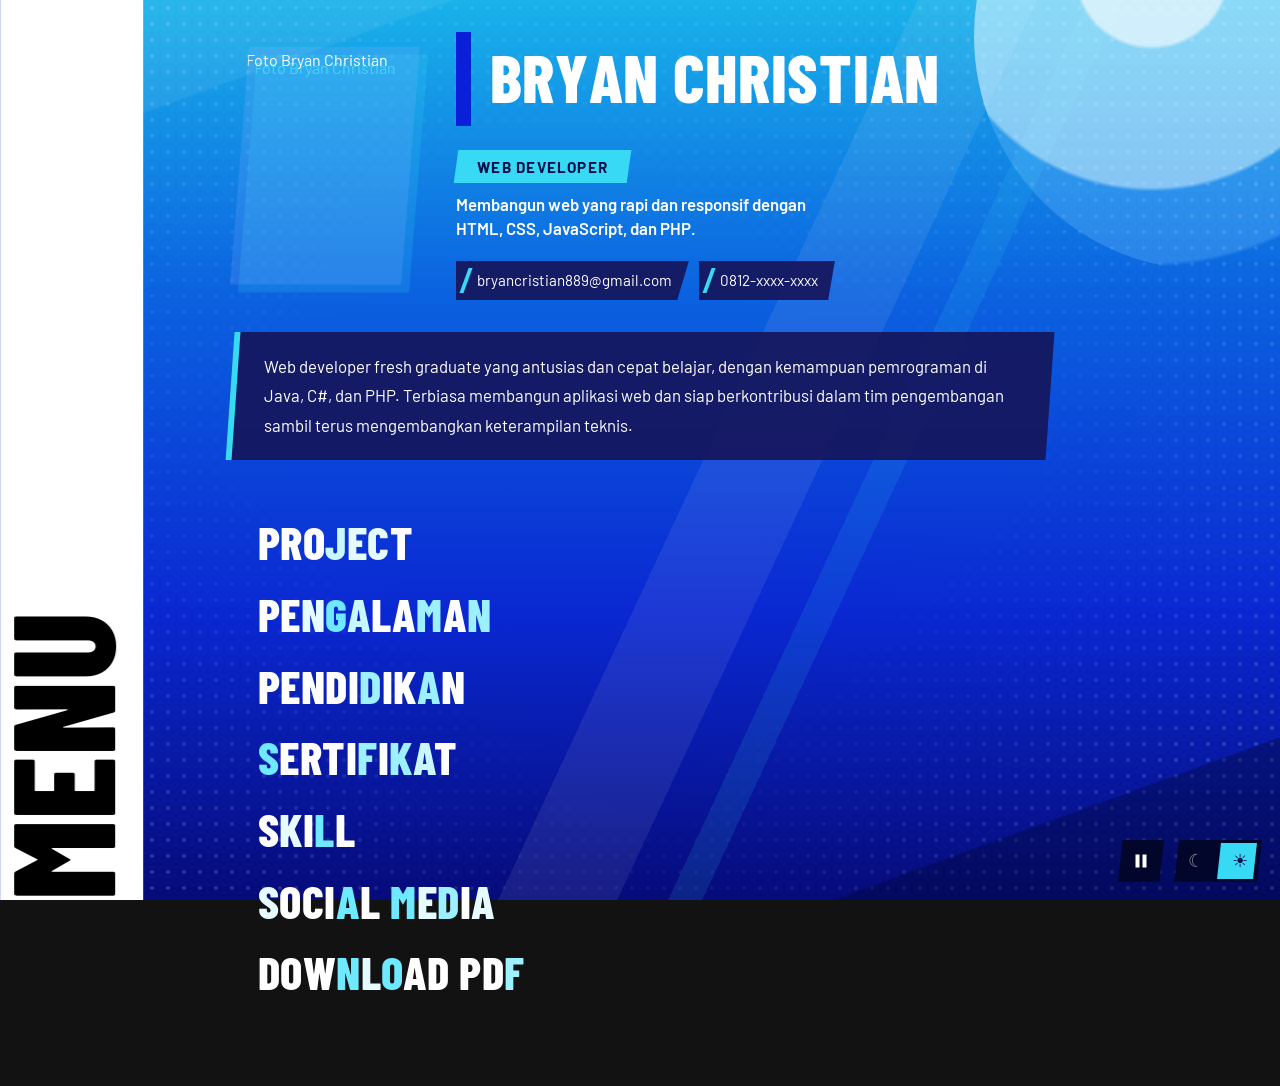
==== commit 3adb5ba6: "Add photo sertifikat" ====
--- a/index.html
+++ b/index.html
@@ -248,9 +248,11 @@
             <div class="panel-body">
                 <div class="entry">
                     <h3>Praktik Kerja Lapangan (PKL)</h3>
-                    <p class="meta">PT ABYS Network | 2024</p>
+                    <p class="meta">PT ABYS Network | 2024&ndash;2025</p>
                     <ul>
-                        <li>Membantu pengelolaan jaringan dan perangkat komputer kantor.</li>
+                        <li>Membantu teknisi memasang jalur baru.</li>
+                        <li>Membantu pemasangan server.</li>
+                        <li>Membantu perbaikan jalur.</li>
                     </ul>
                 </div>
             </div>
@@ -307,36 +309,55 @@
             <button class="back-button"><span class="label">&larr; Kembali</span></button>
             <h2>Sertifikat</h2>
             <div class="panel-body project-body">
-                <!-- Klik kartu atau thumbnail = pratinjau sertifikat. Gambar: img/cert-*.webp. TODO: tambahkan tahun pada Ujikom dan Soft Skill kalau sudah tahu. -->
+                <!-- Klik kartu atau thumbnail = pratinjau sertifikat. Ujikom punya 2 halaman (panah di pratinjau). -->
                 <section class="project-group">
                     <h3 class="project-cat">Kompetensi</h3>
                     <ul class="project-list">
                         <li><button class="project-thumb" type="button" data-kind="Sertifikat"
                                 data-title="Uji Kompetensi Keahlian (Ujikom)"
                                 aria-label="Perbesar sertifikat: Uji Kompetensi Keahlian (Ujikom)">
-                                <img src="img/cert-ujikom.webp" alt="" width="1400" height="990" loading="lazy"
+                                <img src="img/SertifikatUjikom.webp" alt="" width="1800" height="1300" loading="lazy"
                                     decoding="async" onerror="this.onerror=null;this.src='img/placeholder-cert.svg'">
                                 <span class="project-thumb-hint" aria-hidden="true">Lihat</span>
                             </button>
                             <button type="button" class="project-card project-card--shot">
                                 <span class="project-info"><strong>Uji Kompetensi Keahlian (Ujikom)</strong><span
-                                        class="project-desc">Uji kompetensi keahlian bersama PT Pindodeli.</span><span
-                                        class="project-result">MikroTik dasar: DHCP, firewall, dan pembuatan alamat
-                                        IP</span></span>
+                                        class="project-desc">Teknik Komputer dan Jaringan, bersama PT Pindodeli di SMK
+                                        Rosma, 17&ndash;21 Februari 2025. Dinyatakan lulus.</span><span
+                                        class="project-result">MikroTik dasar: DHCP, firewall, dan pembuatan IP; rincian
+                                        materi dan nilai ada di kartu berikutnya</span></span>
+                                <span class="project-tags">Jaringan</span><span class="project-go"
+                                    aria-hidden="true">&#9654;</span></button>
+                        </li>
+                        <li><button class="project-thumb" type="button" data-kind="Daftar nilai"
+                                data-title="Daftar Nilai Uji Kompetensi (Teknik Komputer dan Jaringan)"
+                                aria-label="Perbesar daftar nilai: Daftar Nilai Uji Kompetensi (Teknik Komputer dan Jaringan)">
+                                <img src="img/UjikomBagianBelakang.webp" alt="" width="1800" height="1224"
+                                    style="object-position: center top" loading="lazy" decoding="async"
+                                    onerror="this.onerror=null;this.src='img/placeholder-cert.svg'">
+                                <span class="project-thumb-hint" aria-hidden="true">Lihat</span>
+                            </button>
+                            <button type="button" class="project-card project-card--shot">
+                                <span class="project-info"><strong>Daftar Materi dan Nilai Ujikom</strong><span
+                                        class="project-desc">Rincian 22 unit uji kompetensi Teknik Komputer dan
+                                        Jaringan, ditandatangani Rangga Heri Prastyo, S.Kom (Kepala
+                                        Jurusan).</span><span class="project-result">Nilai 90&ndash;98, Sangat Kompeten;
+                                        mencakup DHCP, NAT, firewall, hotspot, dan blokir situs di
+                                        MikroTik</span></span>
                                 <span class="project-tags">Jaringan</span><span class="project-go"
                                     aria-hidden="true">&#9654;</span></button>
                         </li>
                         <li><button class="project-thumb" type="button" data-kind="Sertifikat"
                                 data-title="Praktik Kerja Lapangan (PKL)"
                                 aria-label="Perbesar sertifikat: Praktik Kerja Lapangan (PKL)">
-                                <img src="img/cert-pkl.webp" alt="" width="1400" height="990" loading="lazy"
+                                <img src="img/SertifikatPKL.webp" alt="" width="1800" height="1300" loading="lazy"
                                     decoding="async" onerror="this.onerror=null;this.src='img/placeholder-cert.svg'">
                                 <span class="project-thumb-hint" aria-hidden="true">Lihat</span>
                             </button>
                             <button type="button" class="project-card project-card--shot">
                                 <span class="project-info"><strong>Praktik Kerja Lapangan (PKL)</strong><span
-                                        class="project-desc">PT ABYS Network, 2024. Lulus sidang dan menyusun laporan
-                                        PKL.</span><span class="project-result">Nilai akhir 94</span></span>
+                                        class="project-desc">PT ABYS Network, 2024&ndash;2025. Lulus sidang dan menyusun
+                                        laporan PKL.</span><span class="project-result">Nilai akhir 94</span></span>
                                 <span class="project-tags">PKL</span><span class="project-go"
                                     aria-hidden="true">&#9654;</span></button>
                         </li>
@@ -346,31 +367,35 @@
                     <h3 class="project-cat">Pelatihan</h3>
                     <ul class="project-list">
                         <li><button class="project-thumb" type="button" data-kind="Sertifikat"
-                                data-title="AWS Robotic and Coding"
-                                aria-label="Perbesar sertifikat: AWS Robotic and Coding">
-                                <img src="img/cert-aws.webp" alt="" width="1400" height="990" loading="lazy"
+                                data-title="Coding and Robotic Training (AWS InCommunities)"
+                                aria-label="Perbesar sertifikat: Coding and Robotic Training (AWS InCommunities)">
+                                <img src="img/SerifikatRoboticAWS.webp" alt="" width="1800" height="1300" loading="lazy"
                                     decoding="async" onerror="this.onerror=null;this.src='img/placeholder-cert.svg'">
                                 <span class="project-thumb-hint" aria-hidden="true">Lihat</span>
                             </button>
                             <button type="button" class="project-card project-card--shot">
-                                <span class="project-info"><strong>AWS Robotic and Coding</strong><span
-                                        class="project-desc">Pelatihan belajar coding menggunakan Python,
-                                        2023.</span></span>
+                                <span class="project-info"><strong>Coding and Robotic Training (AWS
+                                        InCommunities)</strong><span class="project-desc">Bersama Prestasi Junior
+                                        Indonesia di Pekan Raya Karawang, 22&ndash;23 Juli 2023. Ditandatangani Pribadi
+                                        Setiyanto, S.E., M.A. (Chairman of the Executive Board).</span><span
+                                        class="project-result">Belajar coding menggunakan Python</span></span>
                                 <span class="project-tags">Python</span><span class="project-go"
                                     aria-hidden="true">&#9654;</span></button>
                         </li>
                         <li><button class="project-thumb" type="button" data-kind="Sertifikat"
                                 data-title="Pelatihan Soft Skill dan Persiapan Dunia Kerja"
                                 aria-label="Perbesar sertifikat: Pelatihan Soft Skill dan Persiapan Dunia Kerja">
-                                <img src="img/cert-softskill.webp" alt="" width="1400" height="990" loading="lazy"
+                                <img src="img/SertiikatSoftskill.webp" alt="" width="1800" height="1300" loading="lazy"
                                     decoding="async" onerror="this.onerror=null;this.src='img/placeholder-cert.svg'">
                                 <span class="project-thumb-hint" aria-hidden="true">Lihat</span>
                             </button>
                             <button type="button" class="project-card project-card--shot">
                                 <span class="project-info"><strong>Pelatihan Soft Skill dan Persiapan Dunia
-                                        Kerja</strong><span class="project-desc">Diikuti bersama beberapa perusahaan
-                                        (PT).</span><span class="project-result">Leadership, persiapan dunia kerja,
-                                        psikotes, interview, dan informasi akun Disnaker</span></span>
+                                        Kerja</strong><span class="project-desc">Diselenggarakan SMK Rosma Karawang,
+                                        14&ndash;22 April 2025, didukung puluhan perusahaan (antara lain PT Marugo
+                                        Rubber Indonesia dan PT Toyota Motor Manufacturing Indonesia).</span><span
+                                        class="project-result">Leadership, persiapan dunia kerja, psikotes, interview,
+                                        dan informasi akun Disnaker</span></span>
                                 <span class="project-tags">Soft Skill</span><span class="project-go"
                                     aria-hidden="true">&#9654;</span></button>
                         </li>
@@ -382,28 +407,30 @@
                         <li><button class="project-thumb" type="button" data-kind="Sertifikat"
                                 data-title="Juara 1 Workshop Robotik (Python)"
                                 aria-label="Perbesar sertifikat: Juara 1 Workshop Robotik (Python)">
-                                <img src="img/cert-robotik.webp" alt="" width="1400" height="990" loading="lazy"
+                                <img src="img/Juara1Robotic.webp" alt="" width="1800" height="1300" loading="lazy"
                                     decoding="async" onerror="this.onerror=null;this.src='img/placeholder-cert.svg'">
                                 <span class="project-thumb-hint" aria-hidden="true">Lihat</span>
                             </button>
                             <button type="button" class="project-card project-card--shot">
                                 <span class="project-info"><strong>Juara 1 Workshop Robotik (Python)</strong><span
-                                        class="project-desc">Satu event dengan AWS Robotic and Coding, 2023.</span><span
-                                        class="project-result">Juara 1 workshop robotik menggunakan Python</span></span>
+                                        class="project-desc">Quarter Event Org di Pekan Raya Karawang, 23 Juli
+                                        2023.</span><span class="project-result">Juara 1 workshop robotik menggunakan
+                                        Python</span></span>
                                 <span class="project-tags">Juara 1</span><span class="project-go"
                                     aria-hidden="true">&#9654;</span></button>
                         </li>
                         <li><button class="project-thumb" type="button" data-kind="Sertifikat"
-                                data-title="Juara 1 Turnamen Mobile Legends"
-                                aria-label="Perbesar sertifikat: Juara 1 Turnamen Mobile Legends">
-                                <img src="img/cert-mlbb.webp" alt="" width="1400" height="990" loading="lazy"
+                                data-title="Juara 1 Turnamen Mobile Legends (Tim)"
+                                aria-label="Perbesar sertifikat: Juara 1 Turnamen Mobile Legends (Tim)">
+                                <img src="img/Juara1MLBB.webp" alt="" width="1800" height="1300" loading="lazy"
                                     decoding="async" onerror="this.onerror=null;this.src='img/placeholder-cert.svg'">
                                 <span class="project-thumb-hint" aria-hidden="true">Lihat</span>
                             </button>
                             <button type="button" class="project-card project-card--shot">
-                                <span class="project-info"><strong>Juara 1 Turnamen Mobile Legends</strong><span
-                                        class="project-desc">SMP Tunas Dharma dan SMK Rosma, 2021.</span><span
-                                        class="project-result">Juara 1 melawan seluruh SMP</span></span>
+                                <span class="project-info"><strong>Juara 1 Turnamen Mobile Legends (Tim)</strong><span
+                                        class="project-desc">Penghargaan dari SMP Tunas Dharma Karawang (Yayasan
+                                        Pendidikan Rosma), 2021.</span><span class="project-result">Juara 1 melawan
+                                        seluruh SMP</span></span>
                                 <span class="project-tags">Juara 1</span><span class="project-go"
                                     aria-hidden="true">&#9654;</span></button>
                         </li>
@@ -491,6 +518,8 @@
             <img id="lightbox-img" alt="">
             <figcaption id="lightbox-cap"></figcaption>
         </figure>
+        <button type="button" class="lightbox-nav lightbox-prev" aria-label="Gambar sebelumnya" hidden>&#9664;</button>
+        <button type="button" class="lightbox-nav lightbox-next" aria-label="Gambar berikutnya" hidden>&#9654;</button>
         <button type="button" class="lightbox-close">&times; Tutup</button>
     </dialog>
 
--- a/style.css
+++ b/style.css
@@ -2573,4 +2573,36 @@
     .motion-toggle {
         display: none;
     }
+}
+
+/* Panah pratinjau untuk sertifikat berhalaman banyak */
+.lightbox-nav {
+    position: absolute;
+    top: calc(50% - 28px);
+    width: 46px;
+    height: 56px;
+    padding: 0;
+    border: none;
+    background: var(--ink);
+    color: #ffffff;
+    font-size: 1.1rem;
+    line-height: 56px;
+    text-align: center;
+    cursor: pointer;
+    opacity: 0.92;
+}
+
+.lightbox-prev {
+    left: 8px;
+}
+
+.lightbox-next {
+    right: 8px;
+}
+
+.lightbox-nav:hover,
+.lightbox-nav:focus-visible {
+    background: var(--shape);
+    outline: none;
+    opacity: 1;
 }
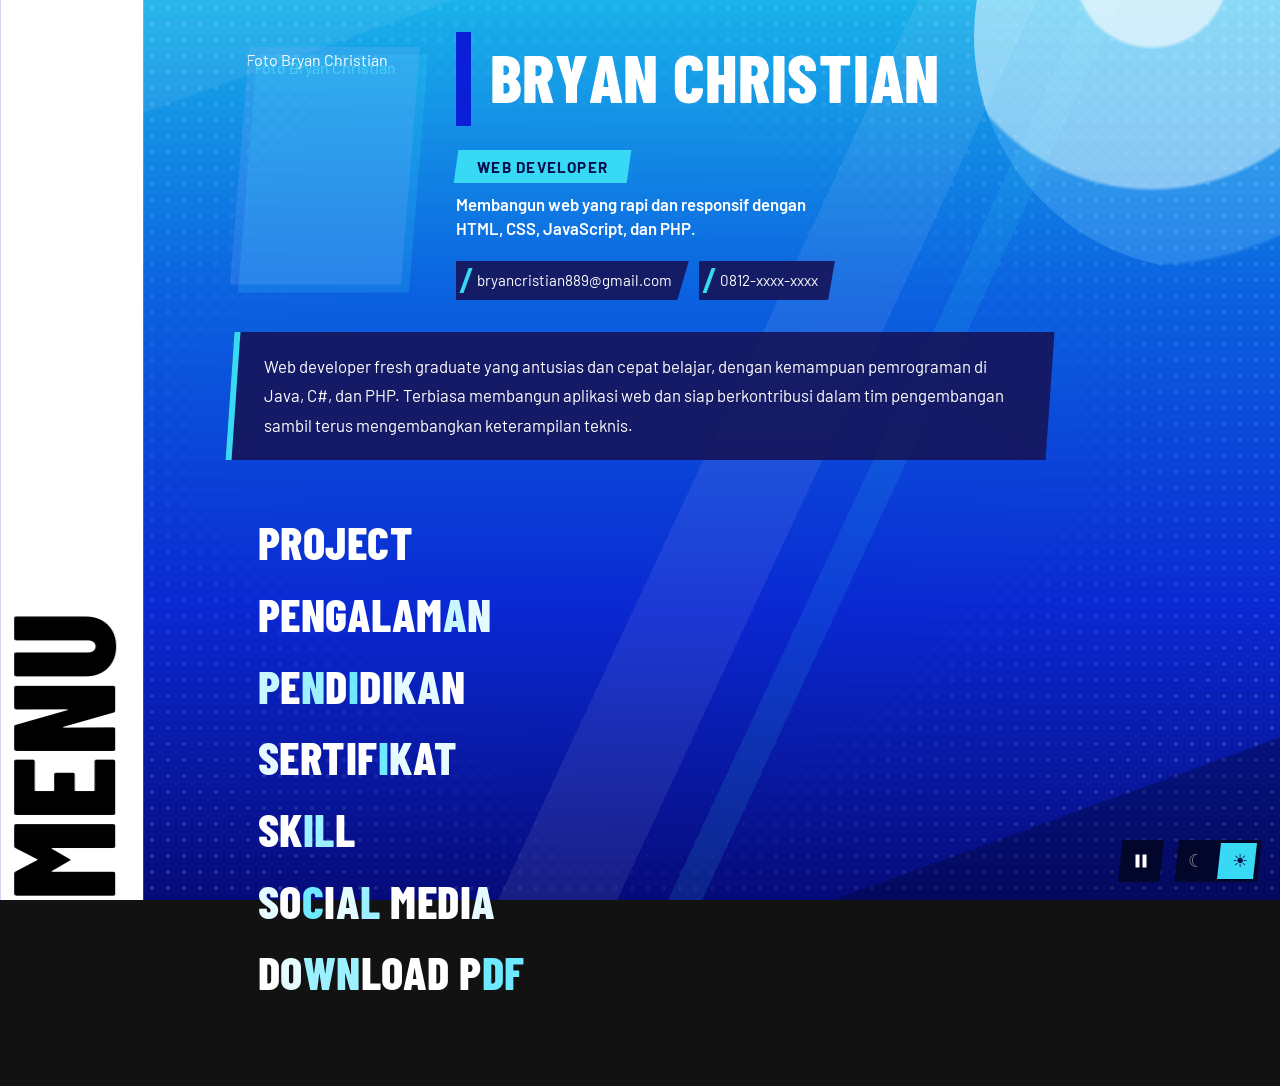
==== commit 7e496b6e: "add new proect java script" ====
--- a/index.html
+++ b/index.html
@@ -237,6 +237,33 @@
                             <a class="project-demo" href="https://bayemch.github.io/JavaScript/apk-cuaca/"
                                 target="_blank" rel="noopener noreferrer" aria-label="Buka demo Aplikasi Cuaca">Demo</a>
                         </li>
+                        <li><button class="project-thumb" type="button" data-title="Hitung Hari"
+                                aria-label="Perbesar tangkapan layar: Hitung Hari">
+                                <img src="img/hitung-hari.webp" alt="" width="888" height="830"
+                                    style="object-position: center top" loading="lazy" decoding="async"
+                                    onerror="this.onerror=null;this.src='img/placeholder.svg'">
+                                <span class="project-thumb-hint" aria-hidden="true">Lihat</span>
+                            </button>
+                            <a class="project-card" href="https://github.com/bayemch/JavaScript/tree/main/HitungTaggal"
+                                title="Lihat kode di GitHub" target="_blank" rel="noopener noreferrer">
+                                <span class="project-info"><strong>Hitung Hari</strong><span
+                                        class="project-desc">Aplikasi web untuk menghitung mundur menuju acara dan
+                                        menghitung selisih dua tanggal.</span><span class="project-result">Tambah acara
+                                        dengan tanggal, hitung mundur acara mendatang, dan hitung selisih dua
+                                        tanggal</span></span>
+                                <span class="project-tags">JavaScript</span><span class="project-go"
+                                    aria-hidden="true">&#9654;</span></a>
+                            <a class="project-demo" href="https://bayemch.github.io/JavaScript/HitungTaggal/"
+                                target="_blank" rel="noopener noreferrer" aria-label="Buka demo Hitung Hari">Demo</a>
+                        </li>
+                    </ul>
+                </section>
+
+                <!-- Kategori Python: hapus atribut hidden setelah ada kartu di dalamnya.
+                     Salin satu blok <li> dari kategori JavaScript, ganti judul, deskripsi, link, dan gambar. -->
+                <section class="project-group" id="python-projects" hidden>
+                    <h3 class="project-cat">Python</h3>
+                    <ul class="project-list">
                     </ul>
                 </section>
             </div>
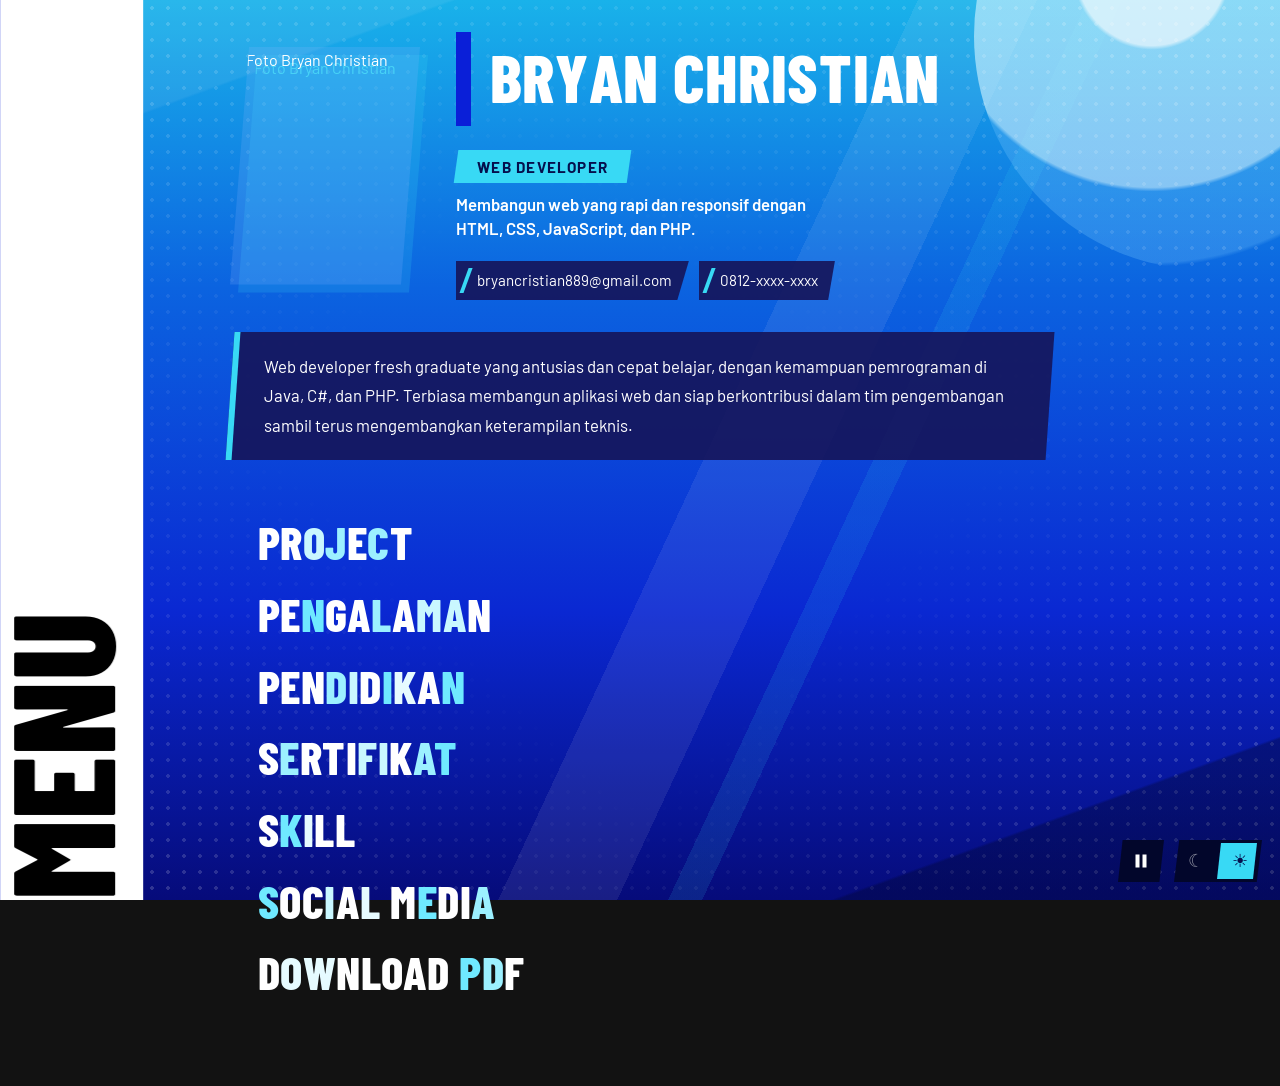
==== commit f516170c: "add new skill jaringan atau network" ====
--- a/index.html
+++ b/index.html
@@ -469,22 +469,69 @@
         <div class="panel" id="skill" hidden>
             <button class="back-button"><span class="label">&larr; Kembali</span></button>
             <h2>Skill</h2>
-            <div class="panel-body">
-                <!-- Ubah angka data-level (1-10) dan teks 7/10 sesuai kemampuanmu. Level 10 mendapat label MAX. -->
-                <ul class="skill-list">
-                    <li class="skill-row" data-level="8"><span class="skill-name">HTML</span><span
-                            class="skill-level">8/10</span></li>
-                    <li class="skill-row" data-level="7"><span class="skill-name">CSS</span><span
-                            class="skill-level">7/10</span></li>
-                    <li class="skill-row" data-level="7"><span class="skill-name">JavaScript</span><span
-                            class="skill-level">7/10</span></li>
-                    <li class="skill-row" data-level="6"><span class="skill-name">PHP</span><span
-                            class="skill-level">6/10</span></li>
-                    <li class="skill-row" data-level="5"><span class="skill-name">Java</span><span
-                            class="skill-level">5/10</span></li>
-                    <li class="skill-row" data-level="5"><span class="skill-name">C#</span><span
-                            class="skill-level">5/10</span></li>
-                </ul>
+            <div class="panel-body project-body">
+                <!-- Ubah angka data-level (1-10) dan teks x/10 sesuai kemampuanmu. Level 10 mendapat label MAX. -->
+                <section class="skill-group">
+                    <button type="button" class="skill-toggle" aria-expanded="false" aria-controls="skill-pemrograman">
+                        <span class="st-no" aria-hidden="true">01</span>
+                        <span class="st-title">Pemrograman</span>
+                        <span class="st-count"></span>
+                        <span class="st-arrow" aria-hidden="true">&#9654;</span>
+                    </button>
+                    <div class="skill-body">
+                        <div class="skill-inner" id="skill-pemrograman">
+                            <ul class="skill-list">
+                                <li class="skill-row" data-level="8"><span class="skill-name">HTML</span><span
+                                        class="skill-level">8/10</span></li>
+                                <li class="skill-row" data-level="7"><span class="skill-name">CSS</span><span
+                                        class="skill-level">7/10</span></li>
+                                <li class="skill-row" data-level="7"><span class="skill-name">JavaScript</span><span
+                                        class="skill-level">7/10</span></li>
+                                <li class="skill-row" data-level="6"><span class="skill-name">PHP</span><span
+                                        class="skill-level">6/10</span></li>
+                                <li class="skill-row" data-level="5"><span class="skill-name">Java</span><span
+                                        class="skill-level">5/10</span></li>
+                                <li class="skill-row" data-level="5"><span class="skill-name">C#</span><span
+                                        class="skill-level">5/10</span></li>
+                                <li class="skill-row" data-level="5"><span class="skill-name">Python</span><span
+                                        class="skill-level">5/10</span></li>
+                            </ul>
+                        </div>
+                    </div>
+                </section>
+
+                <!-- Grup Jaringan disusun dari daftar materi Ujikom (MikroTik). Level di bawah adalah perkiraan awal: ubah data-level dan teks x/10 sesuai kemampuanmu.
+                     Aturan yang dipakai: nilai Ujikom 90 = 6, nilai 95&ndash;98 = 7, dan tidak melebihi 7 karena ini uji sekolah. -->
+                <section class="skill-group">
+                    <button type="button" class="skill-toggle" aria-expanded="false" aria-controls="skill-jaringan">
+                        <span class="st-no" aria-hidden="true">02</span>
+                        <span class="st-title">Jaringan</span>
+                        <span class="st-count"></span>
+                        <span class="st-arrow" aria-hidden="true">&#9654;</span>
+                    </button>
+                    <div class="skill-body">
+                        <div class="skill-inner" id="skill-jaringan">
+                            <ul class="skill-list">
+                                <li class="skill-row" data-level="6"><span class="skill-name">Kabel LAN</span><span
+                                        class="skill-level">6/10</span></li>
+                                <li class="skill-row" data-level="6"><span class="skill-name">Instal OS</span><span
+                                        class="skill-level">6/10</span></li>
+                                <li class="skill-row" data-level="7"><span class="skill-name">IP &amp; DHCP</span><span
+                                        class="skill-level">7/10</span></li>
+                                <li class="skill-row" data-level="6"><span class="skill-name">DNS &amp; SNTP</span><span
+                                        class="skill-level">6/10</span></li>
+                                <li class="skill-row" data-level="7"><span class="skill-name">NAT &amp;
+                                        Bridge</span><span class="skill-level">7/10</span></li>
+                                <li class="skill-row" data-level="7"><span class="skill-name">Firewall</span><span
+                                        class="skill-level">7/10</span></li>
+                                <li class="skill-row" data-level="7"><span class="skill-name">Hotspot</span><span
+                                        class="skill-level">7/10</span></li>
+                                <li class="skill-row" data-level="7"><span class="skill-name">Wireless</span><span
+                                        class="skill-level">7/10</span></li>
+                            </ul>
+                        </div>
+                    </div>
+                </section>
                 <!-- Skala level: sesuaikan angka data-level di atas dengan jujur -->
                 <p class="skill-legend">
                     <span>1&ndash;3 <b>Dasar</b></span>
--- a/style.css
+++ b/style.css
@@ -754,7 +754,7 @@
 }
 
 .panel:not([hidden]) .entry,
-.panel:not([hidden]) .skill-list li,
+.panel:not([hidden]) .skill-group.open .skill-list li,
 .panel:not([hidden]) .edu-card {
     animation: item-in 0.45s cubic-bezier(0.2, 0.8, 0.2, 1) both;
     animation-delay: calc(0.3s + var(--k, 0) * 90ms);
@@ -1327,9 +1327,9 @@
 }
 
 /* Segmen terisi satu per satu; fill-mode "backwards" agar hover tetap bisa mengubah transform */
-.panel:not([hidden]) .seg.on {
+.panel:not([hidden]) .skill-group.open .seg.on {
     animation: seg-fill 0.4s cubic-bezier(0.2, 1.4, 0.4, 1) backwards;
-    animation-delay: calc(0.6s + var(--k, 0) * 0.12s + var(--s, 0) * 60ms);
+    animation-delay: calc(0.25s + var(--k, 0) * 0.07s + var(--s, 0) * 50ms);
 }
 
 @keyframes seg-fill {
@@ -2605,4 +2605,153 @@
     background: var(--shape);
     outline: none;
     opacity: 1;
+}
+
+/* ===== Skill: kelompok akordeon + kontainer abstrak bersudut ===== */
+.skill-group+.skill-group {
+    margin-top: 14px;
+}
+
+.skill-toggle {
+    position: relative;
+    display: grid;
+    grid-template-columns: auto 1fr auto auto;
+    align-items: center;
+    gap: 16px;
+    width: 100%;
+    padding: 14px 24px 14px 16px;
+    border: none;
+    background: var(--ink);
+    color: var(--text);
+    font-family: var(--font-display);
+    font-size: 1.7rem;
+    text-align: left;
+    text-transform: uppercase;
+    cursor: pointer;
+    clip-path: polygon(0 0, calc(100% - 36px) 0, 100% 36px, 100% 100%, 0 100%);
+    transition: background 0.2s ease, color 0.2s ease;
+}
+
+.skill-toggle .st-no {
+    padding: 0.05em 0.7em 0.05em 0.5em;
+    background: var(--hover);
+    color: var(--on-hover);
+    clip-path: polygon(0 0, 100% 0, 80% 100%, 0 100%);
+}
+
+.skill-toggle .st-count {
+    color: var(--muted);
+    font-size: 0.95rem;
+    letter-spacing: 0.1em;
+}
+
+.skill-toggle .st-arrow {
+    font-size: 1rem;
+    transition: transform 0.3s ease;
+}
+
+.skill-toggle:hover,
+.skill-toggle:focus-visible,
+.skill-group.open .skill-toggle {
+    background: var(--shape);
+    color: #ffffff;
+    outline: none;
+}
+
+.skill-toggle:hover .st-count,
+.skill-toggle:focus-visible .st-count,
+.skill-group.open .st-count {
+    color: rgba(255, 255, 255, 0.85);
+}
+
+.skill-toggle:focus-visible {
+    box-shadow: inset 0 0 0 3px #ffffff;
+}
+
+.skill-group.open .st-arrow {
+    transform: rotate(90deg);
+}
+
+/* Isi turun ke bawah dengan animasi tinggi */
+.skill-body {
+    display: grid;
+    grid-template-rows: 0fr;
+    transition: grid-template-rows 0.45s cubic-bezier(0.2, 0.8, 0.2, 1);
+}
+
+.skill-group.open .skill-body {
+    grid-template-rows: 1fr;
+}
+
+.skill-inner {
+    min-height: 0;
+    overflow: hidden;
+}
+
+.skill-inner .skill-list {
+    padding: 12px 0 6px;
+}
+
+/* Baris skill: sudut terpotong diagonal, balok aksen di kiri, garis-garis halus di kanan */
+.skill-list .skill-row {
+    position: relative;
+    padding: 14px 30px 14px 30px;
+    border-radius: 0;
+    background: var(--surface);
+    clip-path: polygon(0 0, calc(100% - 26px) 0, 100% 26px, 100% 100%, 22px 100%, 0 calc(100% - 22px));
+}
+
+.skill-list .skill-row::before {
+    content: "";
+    position: absolute;
+    top: 0;
+    bottom: 0;
+    left: 0;
+    width: 8px;
+    background: var(--hover);
+}
+
+.skill-list .skill-row::after {
+    content: "";
+    position: absolute;
+    top: 0;
+    right: 0;
+    bottom: 0;
+    width: 90px;
+    background: repeating-linear-gradient(115deg, transparent 0 6px, var(--hover) 6px 8px);
+    opacity: 0.16;
+    pointer-events: none;
+}
+
+.skill-list .skill-row:hover {
+    background: var(--alt);
+    box-shadow: none;
+}
+
+.skill-list {
+    margin: 0;
+    padding: 0;
+    list-style: none;
+    display: flex;
+    flex-direction: column;
+    gap: 10px;
+}
+
+.panel:not([hidden]) .skill-group.open .skill-list li {
+    animation-delay: calc(0.1s + var(--k, 0) * 60ms);
+}
+
+@media (max-width: 640px) {
+    .skill-toggle {
+        font-size: 1.35rem;
+        gap: 10px;
+    }
+}
+
+@media (prefers-reduced-motion: reduce) {
+
+    .skill-body,
+    .skill-toggle .st-arrow {
+        transition: none;
+    }
 }
